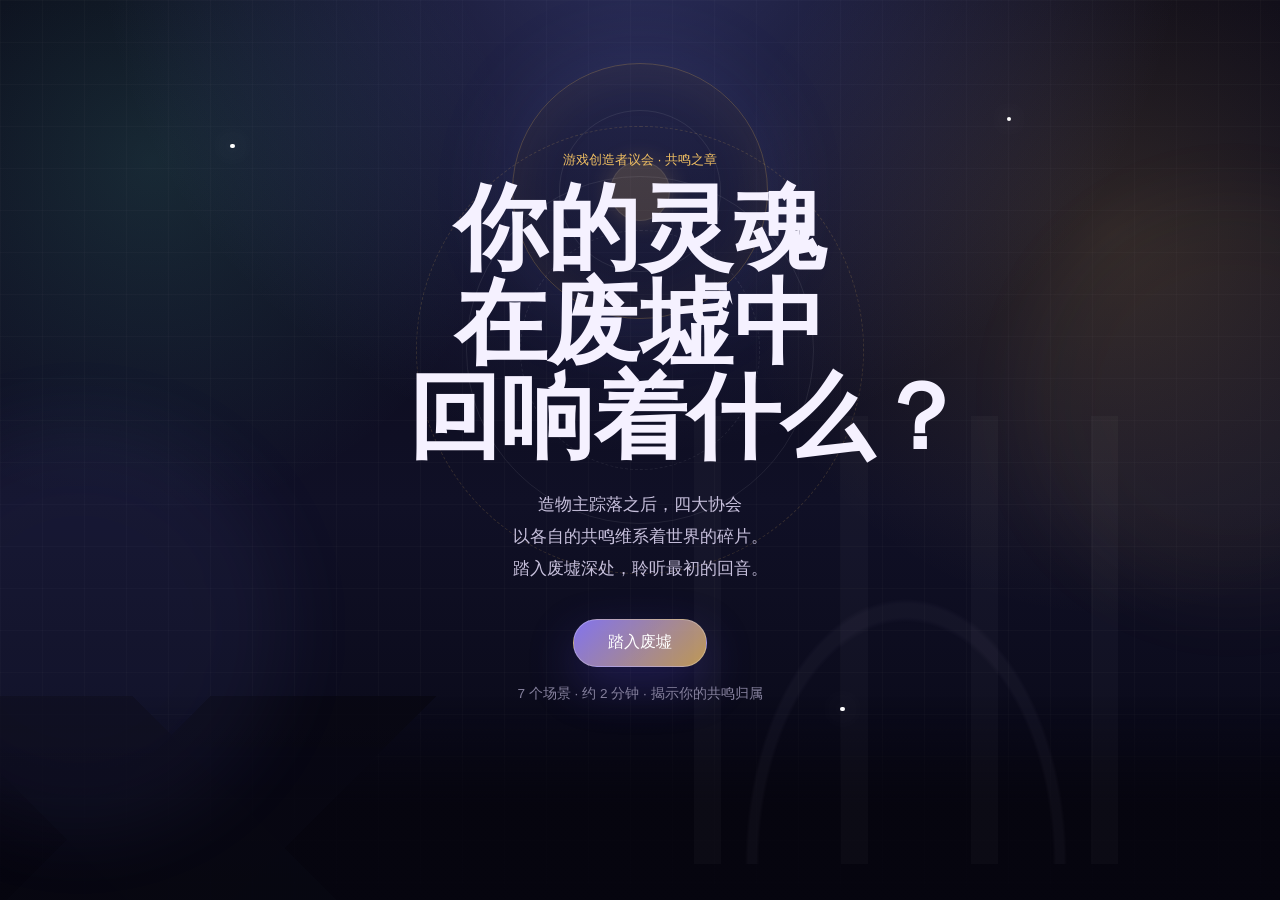
==== index.html @ 36fd4e8b "UI优化" ====
<!doctype html>
<html lang="zh-CN">
  <head>
    <meta charset="utf-8">
    <meta name="viewport" content="width=device-width, initial-scale=1">
    <title>共鸣者档案 | 游戏创造者议会</title>
    <meta name="description" content="踏入造物主之墟，找到你的共鸣协会。">
    <link rel="preconnect" href="https://fonts.googleapis.com">
    <link rel="preconnect" href="https://fonts.gstatic.com" crossorigin>
    <link href="https://fonts.googleapis.com/css2?family=Cinzel:wght@500;700&family=Noto+Serif+SC:wght@400;600;700&display=swap" rel="stylesheet">
    <link rel="stylesheet" href="styles.css">
  </head>
  <body data-page="test">
    <div class="ambient" aria-hidden="true">
      <span class="moon"></span>
      <span class="ruin-arch"></span>
      <span class="rune-ring"></span>
      <span class="star star-a"></span>
      <span class="star star-b"></span>
      <span class="star star-c"></span>
      <span class="mist mist-a"></span>
      <span class="mist mist-b"></span>
    </div>

    <main class="shell">
      <section class="hero view is-active" id="intro-view" aria-labelledby="intro-title">
        <p class="eyebrow">游戏创造者议会 · 共鸣之章</p>
        <h1 class="hero-title" id="intro-title">
          <span>你的灵魂</span>
          <span>在废墟中</span>
          <span class="hero-question-line">
            <span class="hero-question-text">回响着什么</span>
            <span class="hero-punctuation">？</span>
          </span>
        </h1>
        <p class="lead">造物主踪落之后，四大协会<br>以各自的共鸣维系着世界的碎片。<br>踏入废墟深处，聆听最初的回音。</p>
        <button class="primary-action" type="button" id="start-button">踏入废墟</button>
        <p class="fineprint">7 个场景 · 约 2 分钟 · 揭示你的共鸣归属</p>
      </section>

      <section class="quiz view" id="quiz-view" aria-live="polite" aria-labelledby="question-title">
        <header class="quiz-header">
          <div>
            <p class="eyebrow" id="question-kicker">共鸣试炼</p>
            <h2 id="question-title"></h2>
          </div>
          <div class="progress-orb" aria-label="测试进度">
            <span id="question-count">1/7</span>
          </div>
        </header>
        <p class="lore" id="question-lore"></p>
        <div class="progress-track" aria-hidden="true">
          <span id="progress-bar"></span>
        </div>
        <div class="option-grid" id="option-grid"></div>
      </section>

      <section class="view" id="resonance-view" aria-live="polite">
        <div class="resonance-veil">
          <div class="sigil-wheel" aria-hidden="true">
            <span>◇</span><span>✦</span><span>✧</span><span>◆</span>
          </div>
          <h2>灵魂回响正在聚合</h2>
          <p>四座殿堂的微光短暂交叠，等待你的主脉显现。</p>
        </div>
      </section>

      <section class="result view" id="result-view" aria-labelledby="result-chinese-name">
        <div class="result-archive" id="result-archive">
          <header class="result-archive-header">
            <p class="result-archive-kicker">
              <span class="result-section-mark" aria-hidden="true"><span></span></span>
              <span class="result-archive-kicker__text">共鸣者档案 | 游戏创造者议会</span>
              <span class="result-section-mark" aria-hidden="true"><span></span></span>
            </p>
            <p class="result-status" id="result-status">卡牌边缘的微光已经回应你。</p>
          </header>

          <div class="result-card-stage">
            <button class="fantasy-card" id="identity-card" type="button" aria-label="点击翻开共鸣身份卡">
              <span class="card-aura" aria-hidden="true"></span>
              <span class="card-inner">
                <span class="card-side card-back">
                  <span class="back-sigil" id="result-crest" aria-hidden="true">✦</span>
                  <span class="back-title">共鸣之章</span>
                  <span class="back-line">触碰卡牌，揭示协会归属</span>
                </span>
                <span class="card-side card-front">
                  <img id="result-card-image" src="" alt="">
                </span>
              </span>
            </button>
            <p class="card-hint" id="card-hint">点击卡牌，翻开你的共鸣身份。</p>
          </div>

          <div class="result-details" id="result-details">
          <div class="result-identity">
            <p class="result-english" id="result-english-name"></p>
            <div class="result-title-row">
              <span class="result-wing result-wing--left" aria-hidden="true"></span>
              <h2 class="result-chinese" id="result-chinese-name"></h2>
              <span class="result-wing result-wing--right" aria-hidden="true"></span>
            </div>
            <div class="result-identity-divider" aria-hidden="true"><span></span></div>
            <p class="result-recorded">你被记录为：<span id="result-persona-title"></span></p>
          </div>

          <div class="result-stats">
            <div class="result-stat">
              <img class="result-stat-icon" id="primary-stat-icon" src="" alt="" aria-hidden="true">
              <p class="result-stat-text">
                <span class="result-stat-label">主导共鸣：</span>
                <span id="result-primary-stat"></span>
              </p>
            </div>
            <div class="result-stat-divider" aria-hidden="true"></div>
            <div class="result-stat">
              <img class="result-stat-icon" id="secondary-stat-icon" src="" alt="" aria-hidden="true">
              <p class="result-stat-text">
                <span class="result-stat-label">潜在共鸣：</span>
                <span id="result-secondary-stat"></span>
              </p>
            </div>
          </div>

          <p class="result-declaration" id="result-declaration"></p>
          <div class="result-keywords" id="keyword-row"></div>
          <p class="result-portrait" id="result-portrait"></p>

          <section class="result-spectrum" aria-labelledby="spectrum-title">
            <h3 class="result-spectrum-title" id="spectrum-title">你的共鸣光谱</h3>
            <div class="spectrum-list" id="distribution"></div>
            <p class="result-spectrum-note">数值代表不同创造者倾向的共鸣强度，不代表能力高低。</p>
          </section>

          <div class="result-actions">
            <button class="result-image-button" type="button" id="restart-button" aria-label="重新试炼">
              <img src="assets/cards/重新试炼.png" alt="">
            </button>
            <button class="result-image-button" type="button" id="share-button" aria-label="分享共鸣身份">
              <img src="assets/cards/分享共鸣身份.png" alt="">
            </button>
          </div>

          <a class="result-cta" id="community-link" href="world.html">
            <img src="assets/cards/跳转社区.png" alt="">
            <span id="community-link-text">进入协会，找到你的同伴</span>
          </a>
          </div>
        </div>
      </section>
    </main>

    <script type="module" src="src/app.js"></script>
  </body>
</html>
---- styles.css ----
:root {
  color-scheme: dark;
  --bg: #090817;
  --bg-2: #121126;
  --text: #f5f1ff;
  --muted: #aaa2c8;
  --line: rgba(255, 255, 255, 0.14);
  --panel: rgba(17, 16, 38, 0.78);
  --panel-strong: rgba(27, 23, 54, 0.92);
  --gold: #f0bf62;
  --violet: #8d7cff;
  font-family: "Microsoft YaHei", "PingFang SC", "Noto Sans CJK SC", Arial, sans-serif;
}

* {
  box-sizing: border-box;
}

body {
  min-height: 100vh;
  margin: 0;
  overflow-x: hidden;
  background:
    linear-gradient(rgba(255, 255, 255, 0.018) 1px, transparent 1px),
    linear-gradient(90deg, rgba(255, 255, 255, 0.018) 1px, transparent 1px),
    radial-gradient(circle at 50% -10%, rgba(127, 140, 255, 0.3), transparent 34rem),
    radial-gradient(circle at 12% 18%, rgba(98, 215, 196, 0.15), transparent 22rem),
    radial-gradient(circle at 87% 26%, rgba(240, 191, 98, 0.15), transparent 24rem),
    linear-gradient(180deg, #090817 0%, #101026 56%, #070713 100%);
  background-size: 42px 42px, 42px 42px, auto, auto, auto, auto;
  color: var(--text);
  word-break: break-word;
}

body::before {
  position: fixed;
  right: -8vw;
  bottom: -3rem;
  left: -8vw;
  z-index: 0;
  height: 28vh;
  pointer-events: none;
  content: "";
  background:
    linear-gradient(135deg, transparent 0 18%, rgba(8, 7, 18, 0.92) 18% 31%, transparent 31%),
    linear-gradient(45deg, transparent 0 16%, rgba(8, 7, 18, 0.88) 16% 28%, transparent 28%),
    linear-gradient(180deg, transparent 0, rgba(6, 5, 14, 0.98) 42%);
  opacity: 0.86;
}

button,
a {
  font: inherit;
}

button {
  cursor: pointer;
}

.ambient {
  position: fixed;
  inset: 0;
  pointer-events: none;
  overflow: hidden;
}

.moon {
  position: absolute;
  top: 7vh;
  left: 50%;
  width: 16rem;
  height: 16rem;
  border: 1px solid rgba(240, 191, 98, 0.24);
  border-radius: 50%;
  box-shadow: inset 0 0 60px rgba(240, 191, 98, 0.08), 0 0 90px rgba(127, 140, 255, 0.12);
  transform: translateX(-50%);
}

.moon::before,
.moon::after,
.rune-ring::before,
.rune-ring::after {
  position: absolute;
  border: 1px solid rgba(255, 255, 255, 0.08);
  border-radius: inherit;
  content: "";
}

.moon::before {
  inset: 18%;
}

.moon::after {
  inset: 38%;
  background: rgba(240, 191, 98, 0.18);
  box-shadow: 0 0 24px rgba(240, 191, 98, 0.2);
}

.rune-ring {
  position: absolute;
  top: 14vh;
  left: 50%;
  width: 28rem;
  height: 28rem;
  border: 1px dashed rgba(240, 191, 98, 0.16);
  border-radius: 50%;
  transform: translateX(-50%);
  animation: slowSpin 34s linear infinite;
}

.rune-ring::before {
  inset: 11%;
}

.rune-ring::after {
  inset: 23%;
  border-style: dashed;
}

.ruin-arch {
  position: absolute;
  right: 8vw;
  bottom: 4vh;
  width: min(34rem, 70vw);
  height: 28rem;
  opacity: 0.3;
  background:
    radial-gradient(ellipse at 50% 100%, transparent 0 38%, rgba(238, 230, 255, 0.12) 39% 41%, transparent 42%),
    linear-gradient(90deg, transparent 0 11%, rgba(238, 230, 255, 0.1) 11% 16%, transparent 16% 38%, rgba(238, 230, 255, 0.1) 38% 43%, transparent 43% 62%, rgba(238, 230, 255, 0.1) 62% 67%, transparent 67% 84%, rgba(238, 230, 255, 0.1) 84% 89%, transparent 89%);
  filter: blur(0.3px);
}

.star,
.mist {
  position: absolute;
  display: block;
  border-radius: 999px;
}

.star {
  width: 0.28rem;
  height: 0.28rem;
  background: #fff;
  box-shadow: 0 0 22px rgba(255, 255, 255, 0.8);
  animation: twinkle 3.8s ease-in-out infinite;
}

.star-a {
  left: 18%;
  top: 16%;
}

.star-b {
  right: 21%;
  top: 13%;
  animation-delay: 0.9s;
}

.star-c {
  right: 34%;
  bottom: 21%;
  animation-delay: 1.6s;
}

.mist {
  width: 26rem;
  height: 26rem;
  filter: blur(42px);
  opacity: 0.24;
  animation: drift 9s ease-in-out infinite alternate;
}

.mist-a {
  left: -8rem;
  bottom: 4rem;
  background: rgba(127, 140, 255, 0.28);
}

.mist-b {
  right: -10rem;
  top: 12rem;
  background: rgba(240, 191, 98, 0.18);
  animation-delay: 1.4s;
}

.shell {
  position: relative;
  z-index: 1;
  width: calc(100% - 32px);
  max-width: 1120px;
  min-height: 100vh;
  margin: 0 auto;
  padding: 44px 0;
}

.view {
  display: none;
}

.view.is-active {
  display: block;
}

.hero {
  width: min(720px, 100%);
  margin: 12vh auto 0;
  text-align: center;
}

.eyebrow {
  margin: 0 0 12px;
  color: var(--gold);
  font-size: 0.8rem;
  letter-spacing: 0;
  text-transform: uppercase;
}

h1,
h2,
p {
  margin-top: 0;
}

h1 {
  margin-bottom: 24px;
  font-size: clamp(2.75rem, 8vw, 5.8rem);
  line-height: 1.02;
  letter-spacing: 0;
  overflow-wrap: anywhere;
}

.hero-title {
  display: flex;
  align-items: center;
  text-align: center;
  flex-direction: column;
}

.hero-title span {
  display: block;
  width: 100%;
  text-align: center;
}

.hero-question-line {
  position: relative;
  display: inline-grid;
  width: auto;
  justify-items: center;
}

.hero-title .hero-question-line {
  display: inline-block;
  width: fit-content;
}

.hero-title .hero-question-text {
  display: inline-block;
  width: auto;
  text-align: center;
}

.hero-title .hero-punctuation {
  position: absolute;
  left: 100%;
  top: 0;
  display: inline-block;
  width: auto;
  text-align: left;
}

.lead {
  width: min(620px, calc(100vw - 32px));
  margin: 0 auto 34px;
  color: #c7c0dc;
  font-size: 1.05rem;
  line-height: 1.9;
  overflow-wrap: anywhere;
  word-break: break-all;
}

.primary-action,
.ghost-action,
.ghost-link,
.community-link {
  display: inline-flex;
  align-items: center;
  justify-content: center;
  min-height: 48px;
  border-radius: 999px;
  text-decoration: none;
  transition: transform 180ms ease, border-color 180ms ease, background 180ms ease;
}

.primary-action {
  border: 1px solid rgba(255, 255, 255, 0.26);
  padding: 0 34px;
  background: linear-gradient(135deg, rgba(141, 124, 255, 0.92), rgba(240, 191, 98, 0.78));
  color: #fff;
  box-shadow: 0 18px 48px rgba(86, 73, 220, 0.28);
}

.primary-action.compact {
  min-height: 42px;
  padding: 0 22px;
}

.ghost-action,
.ghost-link {
  border: 1px solid var(--line);
  padding: 0 22px;
  background: rgba(255, 255, 255, 0.04);
  color: var(--text);
}

.primary-action:hover,
.ghost-action:hover,
.ghost-link:hover,
.community-link:hover,
.option-card:hover {
  transform: translateY(-2px);
}

.fineprint {
  margin: 18px 0 0;
  color: #85809d;
  font-size: 0.85rem;
}

.quiz {
  width: min(860px, 100%);
  margin: 5vh auto 0;
}

.quiz-header {
  display: flex;
  align-items: flex-start;
  justify-content: space-between;
  gap: 18px;
}

.quiz h2,
.result h2,
.world-header h1 {
  margin-bottom: 14px;
  font-size: clamp(2rem, 5vw, 3.6rem);
  line-height: 1.12;
  letter-spacing: 0;
}

.progress-orb {
  display: grid;
  width: 68px;
  height: 68px;
  flex: 0 0 auto;
  place-items: center;
  border: 1px solid rgba(240, 191, 98, 0.35);
  border-radius: 50%;
  background: rgba(240, 191, 98, 0.08);
  color: var(--gold);
}

.lore {
  max-width: 760px;
  color: #c7c0dc;
  font-size: 1rem;
  line-height: 1.8;
}

.progress-track,
.distribution-track {
  height: 8px;
  overflow: hidden;
  border-radius: 999px;
  background: rgba(255, 255, 255, 0.1);
}

.progress-track {
  margin: 22px 0 24px;
}

.progress-track span,
.distribution-track span {
  display: block;
  height: 100%;
  border-radius: inherit;
  background: linear-gradient(90deg, var(--violet), var(--gold));
  transition: width 260ms ease;
}

.option-grid {
  display: grid;
  gap: 14px;
}

.option-card {
  display: grid;
  grid-template-columns: 54px 1fr;
  gap: 16px;
  width: 100%;
  border: 1px solid rgba(255, 255, 255, 0.12);
  border-radius: 18px;
  padding: 18px;
  background: linear-gradient(135deg, rgba(255, 255, 255, 0.075), rgba(255, 255, 255, 0.03));
  color: var(--text);
  text-align: left;
  line-height: 1.65;
}

.option-card:hover {
  border-color: var(--accent);
  box-shadow: 0 14px 36px rgba(0, 0, 0, 0.28), inset 0 0 0 1px color-mix(in srgb, var(--accent), transparent 62%);
}

.option-mark,
.rank-crest {
  display: grid;
  place-items: center;
  border-radius: 14px;
  background: color-mix(in srgb, var(--accent), transparent 78%);
  color: var(--accent);
  font-weight: 700;
}

.resonance-veil {
  width: min(640px, 100%);
  margin: 18vh auto 0;
  text-align: center;
}

.sigil-wheel {
  display: grid;
  width: 132px;
  height: 132px;
  margin: 0 auto 28px;
  place-items: center;
  border: 1px solid rgba(255, 255, 255, 0.16);
  border-radius: 50%;
  animation: wheelSpin 1.4s linear infinite;
}

.sigil-wheel span {
  grid-area: 1 / 1;
  color: var(--gold);
  font-size: 1.6rem;
}

.sigil-wheel span:nth-child(2) {
  transform: rotate(90deg) translateY(-45px);
  color: #62d7c4;
}

.sigil-wheel span:nth-child(3) {
  transform: rotate(180deg) translateY(-45px);
  color: #f0bf62;
}

.sigil-wheel span:nth-child(4) {
  transform: rotate(270deg) translateY(-45px);
  color: #ff9e8d;
}

.result-panel,
.board-card,
.world-stats,
.map-board {
  border: 1px solid var(--line);
  background: var(--panel);
  box-shadow: 0 24px 70px rgba(0, 0, 0, 0.28);
  backdrop-filter: blur(18px);
}

.result.view.is-active {
  padding-bottom: 48px;
}

.result-archive {
  --result-serif: "Noto Serif SC", "Source Han Serif SC", "Songti SC", "SimSun", serif;
  --result-gold-gradient: linear-gradient(180deg, #fff8e8 0%, #f4d47a 34%, #e4b84a 68%, #fff0c0 100%);
  --result-gold-gradient-soft: linear-gradient(180deg, #fff4d8 0%, #f0bf62 45%, #d4a038 100%);
  --result-text-primary: rgba(235, 232, 246, 0.96);
  --result-text-secondary: rgba(168, 162, 190, 0.95);
  --result-text-muted: rgba(143, 136, 173, 0.92);
  width: min(420px, 100%);
  margin: 0 auto;
  padding: 12px 0 36px;
  opacity: 0;
  transform: translateY(16px);
  transition: opacity 520ms ease, transform 520ms ease;
}

.result-archive.is-visible {
  opacity: 1;
  transform: translateY(0);
}

.result-archive-header {
  margin-bottom: 18px;
  text-align: center;
}

.result-archive-kicker {
  display: flex;
  align-items: center;
  justify-content: center;
  gap: clamp(8px, 2.5vw, 14px);
  margin: 0 0 10px;
}

.result-archive-kicker__text {
  background: var(--result-gold-gradient-soft);
  -webkit-background-clip: text;
  background-clip: text;
  color: transparent;
  -webkit-text-fill-color: transparent;
  font-family: var(--result-serif);
  font-size: clamp(0.78rem, 3vw, 0.88rem);
  font-weight: 600;
  letter-spacing: 0.14em;
  white-space: nowrap;
  filter: drop-shadow(0 0 10px rgba(240, 191, 98, 0.28));
}

.result-section-mark {
  display: grid;
  grid-template-columns: auto 1fr auto;
  align-items: center;
  gap: 6px;
  width: min(64px, 14vw);
  flex: 1 1 0;
  max-width: 72px;
  color: rgba(240, 191, 98, 0.72);
}

.result-section-mark::before,
.result-section-mark::after {
  font-size: 0.42rem;
  line-height: 1;
  content: "◆";
  text-shadow: 0 0 6px rgba(240, 191, 98, 0.35);
}

.result-section-mark span {
  height: 1px;
  background: linear-gradient(
    90deg,
    rgba(240, 191, 98, 0.08) 0%,
    rgba(240, 191, 98, 0.55) 50%,
    rgba(240, 191, 98, 0.08) 100%
  );
  box-shadow: 0 0 8px rgba(240, 191, 98, 0.18);
}

.result-status {
  margin: 0;
  color: rgba(228, 220, 198, 0.88);
  font-family: var(--result-serif);
  font-size: clamp(0.82rem, 3vw, 0.92rem);
  font-weight: 400;
  line-height: 1.7;
  letter-spacing: 0.06em;
}

.result-card-stage {
  margin: 0 auto 8px;
  text-align: center;
}

.result-card-stage .fantasy-card {
  display: block;
  width: min(360px, 94vw);
  aspect-ratio: 9 / 16;
  margin: 0 auto;
}

.result-card-stage .card-side.card-front {
  overflow: visible;
  border: 0;
  border-radius: 0;
  background: transparent;
  box-shadow: none;
}

.result-card-stage .card-side.card-front::before {
  display: none;
}

.result-card-stage .card-front {
  background: transparent;
}

.result-card-stage .card-front img {
  display: block;
  width: 100%;
  height: 100%;
  object-fit: contain;
  object-position: center;
  border-radius: 3%;
  filter:
    drop-shadow(0 10px 28px rgba(0, 0, 0, 0.55))
    drop-shadow(0 0 1px rgba(0, 0, 0, 0.85));
}

.result-card-stage .fantasy-card:hover .card-side.card-front,
.result-card-stage .fantasy-card:focus-visible .card-side.card-front,
.result-card-stage .fantasy-card.is-shaking .card-side.card-front,
.result-card-stage .fantasy-card.is-flash .card-side.card-front {
  border: 0;
  box-shadow: none;
}

.result-card-stage .card-hint {
  width: min(340px, 100%);
  margin: 20px auto 8px;
  color: #c7c0dc;
  font-size: 0.92rem;
  line-height: 1.8;
}

.result-details {
  opacity: 0;
  transform: translateY(18px);
  transition: opacity 460ms ease, transform 460ms ease;
  pointer-events: none;
}

.result-details.is-details-visible {
  opacity: 1;
  transform: translateY(0);
  pointer-events: auto;
}

.result-identity {
  margin-bottom: 18px;
  text-align: center;
}

.result-english {
  margin: 0 0 6px;
  color: rgba(240, 191, 98, 0.92);
  font-family: Cinzel, "Palatino Linotype", "Book Antiqua", Georgia, serif;
  font-size: clamp(0.95rem, 3.4vw, 1.15rem);
  letter-spacing: 0.04em;
}

.result-title-row {
  display: flex;
  align-items: center;
  justify-content: center;
  gap: clamp(10px, 3vw, 18px);
  width: min(420px, 100%);
  margin: 4px auto 8px;
  padding: 6px 0;
}

.result-wing {
  flex: 0 0 auto;
  width: clamp(44px, 14vw, 58px);
  height: clamp(38px, 11vw, 48px);
  background: url("assets/cards/翅膀.png") no-repeat;
  background-size: 420px 100%;
}

.result-wing--left {
  background-position: left center;
}

.result-wing--right {
  background-position: right center;
}

.result-chinese {
  flex: 0 1 auto;
  margin: 0;
  padding: 0;
  background: var(--result-gold-gradient);
  -webkit-background-clip: text;
  background-clip: text;
  color: transparent;
  -webkit-text-fill-color: transparent;
  font-family: var(--result-serif);
  font-size: clamp(1.35rem, 5vw, 2rem);
  font-weight: 700;
  line-height: 1.25;
  letter-spacing: 0.08em;
  text-align: center;
  white-space: nowrap;
  filter: drop-shadow(0 1px 1px rgba(74, 46, 8, 0.28)) drop-shadow(0 0 14px rgba(240, 191, 98, 0.32));
}

.result-identity-divider {
  display: grid;
  grid-template-columns: auto 1fr auto;
  align-items: center;
  gap: 8px;
  width: min(280px, 78%);
  margin: 0 auto 10px;
  color: rgba(240, 191, 98, 0.72);
}

.result-identity-divider::before,
.result-identity-divider::after {
  font-size: 0.42rem;
  line-height: 1;
  content: "◆";
  text-shadow: 0 0 6px rgba(240, 191, 98, 0.35);
}

.result-identity-divider span {
  height: 1px;
  background: linear-gradient(
    90deg,
    rgba(240, 191, 98, 0.08) 0%,
    rgba(240, 191, 98, 0.55) 50%,
    rgba(240, 191, 98, 0.08) 100%
  );
  box-shadow: 0 0 8px rgba(240, 191, 98, 0.18);
}

.result-recorded {
  margin: 0;
  color: rgba(214, 208, 232, 0.92);
  font-family: var(--result-serif);
  font-size: clamp(0.88rem, 3.2vw, 0.98rem);
  font-weight: 400;
  letter-spacing: 0.08em;
}

.result-recorded span {
  background: var(--result-gold-gradient-soft);
  -webkit-background-clip: text;
  background-clip: text;
  color: transparent;
  -webkit-text-fill-color: transparent;
  font-weight: 600;
  filter: drop-shadow(0 0 8px rgba(240, 191, 98, 0.28));
}

.result-gold-text {
  background: var(--result-gold-gradient-soft);
  -webkit-background-clip: text;
  background-clip: text;
  color: transparent;
  -webkit-text-fill-color: transparent;
  filter: drop-shadow(0 0 8px rgba(240, 191, 98, 0.24));
}

.result-stats {
  display: grid;
  grid-template-columns: minmax(0, 1fr) 1px minmax(0, 1fr);
  column-gap: 8px;
  align-items: center;
  box-sizing: border-box;
  width: min(100%, 400px);
  margin: 0 auto 22px;
  padding: 14px 18px;
  background: url("assets/cards/属性框.png") center / 100% 100% no-repeat;
}

.result-stat {
  display: flex;
  align-items: center;
  gap: 4px;
  min-width: 0;
  max-width: 100%;
  padding: 0 6px;
}

.result-stat-icon {
  flex: 0 0 auto;
  width: 26px;
  height: 26px;
  object-fit: contain;
}

.result-stat-text {
  flex: 1;
  min-width: 0;
  margin: 0;
  color: var(--result-text-primary);
  font-family: var(--result-serif);
  font-size: 12px;
  line-height: 1.2;
  white-space: nowrap;
}

.result-stat-label {
  color: rgba(235, 230, 248, 0.95);
  font-weight: 400;
}

.result-stat-text #result-primary-stat,
.result-stat-text #result-secondary-stat {
  background: var(--result-gold-gradient-soft);
  -webkit-background-clip: text;
  background-clip: text;
  color: transparent;
  -webkit-text-fill-color: transparent;
  font-weight: 600;
  filter: drop-shadow(0 0 6px rgba(240, 191, 98, 0.24));
}

.result-stat-divider {
  width: 1px;
  height: 36px;
  background: linear-gradient(180deg, transparent, rgba(240, 191, 98, 0.5), transparent);
}

.result-declaration,
.result-portrait {
  margin: 0 auto 16px;
  font-family: var(--result-serif);
  line-height: 1.85;
  text-align: center;
}

.result-declaration {
  width: min(340px, calc(100% - 12px));
  color: var(--result-text-primary);
  font-size: 0.92rem;
  font-weight: 400;
}

.result-portrait {
  width: min(360px, calc(100% - 8px));
  margin-bottom: 24px;
  color: var(--result-text-secondary);
  font-size: 0.86rem;
  font-weight: 400;
}

.result-keywords {
  display: flex;
  flex-wrap: wrap;
  justify-content: center;
  gap: 10px;
  margin-bottom: 18px;
}

.result-keyword {
  --keyword-tag-ratio: 3.78;
  display: inline-flex;
  align-items: center;
  justify-content: center;
  box-sizing: border-box;
  height: 30px;
  min-width: calc(30px * var(--keyword-tag-ratio));
  padding: 0 10px;
  border: 0;
  background: url("assets/cards/keyword-tag.png") center / 100% 100% no-repeat;
  color: #f4e6b8;
  font-family: var(--result-serif);
  font-size: 0.82rem;
  font-weight: 700;
  line-height: 1;
  letter-spacing: 0.12em;
  white-space: nowrap;
  text-shadow: 0 0 10px rgba(240, 191, 98, 0.35);
}

.result-spectrum {
  margin-bottom: 22px;
}

.result-spectrum-title {
  display: flex;
  align-items: center;
  justify-content: center;
  gap: 10px;
  margin: 0 0 16px;
  background: var(--result-gold-gradient-soft);
  -webkit-background-clip: text;
  background-clip: text;
  color: transparent;
  -webkit-text-fill-color: transparent;
  font-family: var(--result-serif);
  font-size: 0.95rem;
  font-weight: 600;
  letter-spacing: 0.14em;
  text-align: center;
  filter: drop-shadow(0 0 10px rgba(240, 191, 98, 0.28));
}

.result-spectrum-title::before,
.result-spectrum-title::after {
  flex: 0 0 auto;
  color: rgba(240, 191, 98, 0.72);
  font-size: 0.42rem;
  -webkit-text-fill-color: rgba(240, 191, 98, 0.72);
  content: "◆";
  filter: none;
  text-shadow: 0 0 6px rgba(240, 191, 98, 0.35);
}

.spectrum-list {
  display: grid;
  gap: 14px;
}

.spectrum-row {
  display: grid;
  grid-template-columns: 38px 1fr;
  gap: 12px;
  align-items: center;
}

.spectrum-icon-wrap {
  display: grid;
  width: 34px;
  height: 34px;
  place-items: center;
}

.spectrum-icon {
  width: 30px;
  height: 30px;
  object-fit: contain;
}

.spectrum-row.is-dominant .spectrum-icon-wrap {
  width: 38px;
  height: 38px;
  border: 1px solid rgba(240, 191, 98, 0.9);
  border-radius: 50%;
  background: radial-gradient(circle, rgba(240, 191, 98, 0.22) 0%, rgba(240, 191, 98, 0.04) 68%, transparent 100%);
  box-shadow:
    0 0 12px rgba(240, 191, 98, 0.55),
    inset 0 0 10px rgba(240, 191, 98, 0.18);
}

.spectrum-row.is-dominant .spectrum-icon {
  width: 32px;
  height: 32px;
  filter: brightness(1.15) sepia(0.45) saturate(1.8) hue-rotate(2deg);
}

.spectrum-head {
  display: flex;
  justify-content: space-between;
  gap: 10px;
  margin-bottom: 6px;
  color: rgba(196, 190, 220, 0.88);
  font-family: var(--result-serif);
  font-size: 0.86rem;
  font-weight: 400;
}

.spectrum-head strong {
  color: rgba(196, 190, 220, 0.88);
  font-size: 0.9rem;
  font-weight: 600;
}

.spectrum-row.is-dominant .spectrum-head span,
.spectrum-row.is-dominant .spectrum-head strong {
  background: var(--result-gold-gradient-soft);
  -webkit-background-clip: text;
  background-clip: text;
  color: transparent;
  -webkit-text-fill-color: transparent;
  font-weight: 600;
  filter: drop-shadow(0 0 8px rgba(240, 191, 98, 0.3));
}

.spectrum-track {
  position: relative;
  height: 8px;
  overflow: hidden;
  border-radius: 999px;
  background: rgba(255, 255, 255, 0.08);
}

.spectrum-row.is-dominant .spectrum-track {
  display: flex;
  align-items: center;
  height: 10px;
  overflow: visible;
}

.spectrum-fill {
  position: relative;
  display: block;
  height: 100%;
  border-radius: inherit;
  background: linear-gradient(90deg, var(--accent), color-mix(in srgb, var(--accent), white 28%));
  opacity: 0.72;
  transition: flex-basis 680ms cubic-bezier(0.2, 0.72, 0.2, 1), width 680ms cubic-bezier(0.2, 0.72, 0.2, 1);
}

.spectrum-fill.is-dominant {
  display: block;
  flex-shrink: 0;
  height: 10px;
  opacity: 1;
  border-radius: 999px;
  background: linear-gradient(
    90deg,
    #9a7428 0%,
    #e4c164 24%,
    #fff4d8 50%,
    #e4c164 76%,
    #b8892b 100%
  );
  box-shadow:
    0 0 16px rgba(240, 191, 98, 0.72),
    0 0 6px rgba(255, 236, 180, 0.55),
    inset 0 1px 0 rgba(255, 255, 255, 0.32);
}

.spectrum-fill.is-dominant::after {
  position: absolute;
  top: 50%;
  right: 0;
  width: 8px;
  height: 8px;
  border-radius: 50%;
  background: radial-gradient(
    circle,
    rgba(255, 244, 210, 0.28) 0%,
    rgba(240, 191, 98, 0.12) 55%,
    transparent 100%
  );
  content: "";
  pointer-events: none;
  transform: translate(50%, -50%);
}

.spectrum-extend {
  position: relative;
  flex: 1 1 0;
  min-width: 18px;
  height: 2px;
  margin-left: -1px;
  align-self: center;
  border-radius: 2px;
  background: linear-gradient(90deg, #f0bf62 0%, #fff0c8 72%, rgba(255, 240, 200, 0.55) 100%);
  box-shadow: 0 0 5px rgba(240, 191, 98, 0.35);
}

.spectrum-extend::before {
  position: absolute;
  top: 50%;
  right: -2px;
  width: 18px;
  height: 8px;
  background: radial-gradient(
    ellipse 100% 80% at 100% 50%,
    rgba(255, 248, 225, 0.22) 0%,
    rgba(240, 191, 98, 0.1) 45%,
    transparent 78%
  );
  content: "";
  pointer-events: none;
  transform: translateY(-50%);
}

.spectrum-extend::after {
  position: absolute;
  top: 50%;
  right: 0;
  width: 10px;
  height: 10px;
  border: 0;
  border-right: 2.5px solid #fff8dc;
  border-bottom: 2.5px solid #fff8dc;
  content: "";
  filter: drop-shadow(0 0 3px rgba(240, 191, 98, 0.45));
  transform: translate(20%, -50%) rotate(-45deg);
}

.result-spectrum-note {
  display: flex;
  align-items: center;
  justify-content: center;
  gap: 8px;
  margin: 14px 0 0;
  color: var(--result-text-muted);
  font-family: var(--result-serif);
  font-size: 0.76rem;
  font-weight: 400;
  line-height: 1.6;
  text-align: center;
}

.result-spectrum-note::before,
.result-spectrum-note::after {
  flex: 0 0 auto;
  color: rgba(240, 191, 98, 0.42);
  font-size: 0.55rem;
  content: "✧";
}

.result-actions {
  display: grid;
  grid-template-columns: 1fr 1fr;
  gap: 12px;
  margin-bottom: 14px;
}

.result-image-button {
  display: block;
  width: 100%;
  aspect-ratio: 454 / 99;
  border: 0;
  padding: 0;
  overflow: hidden;
  background: transparent;
  transition: transform 180ms ease, filter 180ms ease;
}

.result-image-button img {
  display: block;
  width: 100%;
  height: 100%;
  object-fit: cover;
  object-position: center;
}

.result-image-button:hover,
.result-image-button:focus-visible {
  transform: translateY(-2px);
  filter: brightness(1.08);
}

.result-cta {
  position: relative;
  display: block;
  text-decoration: none;
  transition: transform 180ms ease, filter 180ms ease;
}

.result-cta img {
  display: block;
  width: 100%;
  height: auto;
}

.result-cta > span {
  position: absolute;
  inset: 0;
  display: flex;
  align-items: center;
  justify-content: center;
  padding: 0 28px;
  color: #3a2e1f;
  font-family: var(--result-serif);
  font-size: clamp(0.82rem, 3.2vw, 0.95rem);
  font-weight: 500;
  letter-spacing: 0.08em;
  text-align: center;
  white-space: nowrap;
  pointer-events: none;
}

.result-cta:hover,
.result-cta:focus-visible {
  transform: translateY(-2px);
  filter: brightness(1.06);
}

.summon-stage {
  display: grid;
  min-height: calc(100vh - 88px);
  place-items: center;
  align-content: center;
  padding: 28px 0 60px;
  text-align: center;
}

.fantasy-card {
  position: relative;
  width: min(280px, 72vw);
  aspect-ratio: 5 / 7;
  border: 0;
  padding: 0;
  background: transparent;
  color: var(--text);
  perspective: 1200px;
  opacity: 0;
  transform: translateY(24px) scale(0.96);
}

.fantasy-card.is-summoned {
  opacity: 1;
  animation: cardSummon 700ms cubic-bezier(0.2, 0.72, 0.2, 1) forwards;
}

.fantasy-card.is-flipped {
  animation: cardSummon 700ms cubic-bezier(0.2, 0.72, 0.2, 1) forwards;
}

.fantasy-card.is-shaking {
  opacity: 1;
  animation: violentShake 1000ms cubic-bezier(0.32, 0.02, 0.4, 1.3) both;
}

.fantasy-card::after {
  position: absolute;
  inset: -34px;
  z-index: 4;
  border-radius: 44px;
  pointer-events: none;
  content: "";
  background:
    radial-gradient(circle at 50% 50%, rgba(255, 255, 255, 0.96), color-mix(in srgb, var(--accent), transparent 16%) 18%, transparent 54%),
    conic-gradient(from 30deg, transparent, color-mix(in srgb, var(--accent-soft), transparent 12%), transparent 32%, color-mix(in srgb, var(--accent), transparent 18%), transparent);
  filter: blur(7px);
  opacity: 0;
  transform: scale(0.72);
}

.fantasy-card.is-flash::after {
  animation: flipFlash 960ms ease-out both;
}

.card-aura {
  position: absolute;
  inset: -18px;
  border-radius: 34px;
  background:
    conic-gradient(from 90deg, transparent, color-mix(in srgb, var(--accent), transparent 28%), transparent 34%, color-mix(in srgb, var(--accent-soft), transparent 30%), transparent),
    radial-gradient(circle, color-mix(in srgb, var(--accent), transparent 55%), transparent 64%);
  filter: blur(10px);
  opacity: 0;
  animation: slowSpin 5.5s linear infinite, auraPulse 1300ms ease-in-out infinite alternate;
  transition: opacity 220ms ease, transform 220ms ease;
}

.fantasy-card:hover .card-aura,
.fantasy-card:focus-visible .card-aura,
.fantasy-card.is-shaking .card-aura,
.fantasy-card.is-flash .card-aura {
  opacity: 1;
}

.card-inner {
  position: absolute;
  inset: 0;
  display: block;
  transform-style: preserve-3d;
  transition: transform 760ms cubic-bezier(0.2, 0.72, 0.2, 1);
}

.fantasy-card.is-flipped .card-inner {
  transform: rotateY(180deg);
}

.card-side {
  position: absolute;
  inset: 0;
  display: grid;
  overflow: hidden;
  place-items: center;
  border: 2px solid rgba(255, 255, 255, 0.2);
  border-radius: 28px;
  backface-visibility: hidden;
  box-shadow:
    inset 0 0 0 10px rgba(255, 255, 255, 0.035),
    inset 0 0 22px rgba(255, 255, 255, 0.035),
    0 24px 70px rgba(0, 0, 0, 0.48);
  transition: border-color 220ms ease, box-shadow 220ms ease;
}

.fantasy-card:hover .card-side,
.fantasy-card:focus-visible .card-side,
.fantasy-card.is-shaking .card-side,
.fantasy-card.is-flash .card-side {
  border-color: color-mix(in srgb, var(--accent), white 18%);
  box-shadow:
    inset 0 0 0 10px rgba(255, 255, 255, 0.04),
    inset 0 0 42px color-mix(in srgb, var(--accent), transparent 58%),
    0 0 34px color-mix(in srgb, var(--accent), transparent 38%),
    0 28px 88px rgba(0, 0, 0, 0.52);
}

.card-back {
  align-content: center;
  gap: 14px;
  background:
    radial-gradient(circle at 50% 24%, color-mix(in srgb, var(--accent), transparent 56%), transparent 12rem),
    repeating-linear-gradient(45deg, rgba(255, 255, 255, 0.035) 0 2px, transparent 2px 10px),
    linear-gradient(160deg, #201a3e, #090817 70%);
}

.card-back::before,
.card-front::before {
  position: absolute;
  inset: 18px;
  border: 1px solid rgba(255, 255, 255, 0.22);
  border-radius: 20px;
  content: "";
}

.card-back::after {
  position: absolute;
  inset: 44px;
  border: 1px dashed color-mix(in srgb, var(--accent), transparent 34%);
  border-radius: 50%;
  content: "";
  animation: slowSpin 18s linear infinite;
}

.back-sigil {
  z-index: 1;
  display: grid;
  width: 92px;
  height: 92px;
  place-items: center;
  border-radius: 50%;
  background: rgba(255, 255, 255, 0.08);
  color: var(--accent-soft);
  font-size: 2.4rem;
  box-shadow: 0 0 34px color-mix(in srgb, var(--accent), transparent 42%);
}

.back-title,
.back-line {
  z-index: 1;
}

.back-title {
  font-size: 1.35rem;
  font-weight: 700;
}

.back-line {
  width: 80%;
  color: #c7c0dc;
  font-size: 0.9rem;
  line-height: 1.7;
}

.card-front {
  background: #090817;
  transform: rotateY(180deg);
}

.card-front img {
  width: 100%;
  height: 100%;
  object-fit: cover;
}

.front-crest {
  position: absolute;
  top: 28px;
  right: 28px;
  display: grid;
  width: 50px;
  height: 50px;
  place-items: center;
  border: 1px solid rgba(255, 255, 255, 0.34);
  border-radius: 50%;
  background: rgba(0, 0, 0, 0.24);
  color: #fff;
  font-size: 1.4rem;
}

.front-nameplate {
  position: absolute;
  right: 22px;
  bottom: 24px;
  left: 22px;
  display: grid;
  gap: 4px;
  padding: 16px 12px 14px;
  border: 1px solid color-mix(in srgb, var(--accent), transparent 34%);
  border-radius: 18px;
  background: linear-gradient(180deg, rgba(8, 7, 18, 0.72), rgba(8, 7, 18, 0.94));
  box-shadow: inset 0 0 28px rgba(0, 0, 0, 0.25);
}

.front-nameplate strong,
.english-name {
  color: var(--accent);
  font-family: "Cinzel Decorative", "Uncial Antiqua", "Palatino Linotype", "Book Antiqua", Georgia, serif;
  font-weight: 700;
  letter-spacing: 0;
  text-shadow: 0 0 18px color-mix(in srgb, var(--accent), transparent 26%);
}

.front-nameplate strong {
  font-size: clamp(1rem, 4.4vw, 1.45rem);
  line-height: 0.98;
  overflow-wrap: normal;
}

.front-nameplate em {
  color: rgba(255, 255, 255, 0.88);
  font-style: normal;
  font-size: 0.88rem;
}

.card-hint {
  width: min(320px, 100%);
  margin: 24px auto 0;
  color: #c7c0dc;
  line-height: 1.8;
}

.result-copy {
  width: min(640px, calc(100vw - 24px));
  margin-top: 26px;
  opacity: 0;
  transform: translateY(18px);
  transition: opacity 460ms ease, transform 460ms ease;
  pointer-events: none;
}

.result-copy.is-visible {
  opacity: 1;
  transform: translateY(0);
  pointer-events: auto;
}

.bilingual-title {
  display: grid;
  gap: 4px;
  justify-items: center;
}

.english-name {
  display: block;
  max-width: min(340px, calc(100vw - 36px));
  font-size: clamp(2rem, 7vw, 4.35rem);
  line-height: 0.98;
  overflow-wrap: normal;
  white-space: normal;
  text-wrap: balance;
}

.chinese-name {
  display: block;
  color: rgba(255, 255, 255, 0.92);
  font-size: clamp(1.08rem, 3.8vw, 1.65rem);
  font-weight: 600;
  line-height: 1.4;
}

.subtitle,
.declaration,
.portrait,
.update-text {
  color: #c7c0dc;
  line-height: 1.8;
}

.result-copy .subtitle,
.result-copy .declaration,
.result-copy .portrait {
  width: min(286px, calc(100vw - 72px));
  margin-right: auto;
  margin-left: auto;
  overflow-wrap: anywhere;
  word-break: break-all;
}

.declaration {
  max-width: 620px;
  margin-right: auto;
  margin-bottom: 24px;
  margin-left: auto;
  font-size: 1.05rem;
}

.keyword-row {
  display: flex;
  flex-wrap: wrap;
  justify-content: center;
  gap: 10px;
  margin-bottom: 28px;
}

.keyword-row span {
  border: 1px solid color-mix(in srgb, var(--accent), transparent 45%);
  border-radius: 999px;
  padding: 8px 14px;
  background: color-mix(in srgb, var(--accent), transparent 82%);
  color: #fff;
}

.result-panel {
  border-radius: 24px;
  padding: 24px;
}

.distribution {
  display: grid;
  width: min(300px, calc(100vw - 72px));
  gap: 18px;
  margin: 18px auto 24px;
  text-align: left;
}

.distribution-label {
  display: flex;
  justify-content: space-between;
  gap: 12px;
  margin-bottom: 8px;
  color: #ded9f1;
}

.distribution-track span {
  background: linear-gradient(90deg, var(--accent), color-mix(in srgb, var(--accent), white 35%));
}

.action-row {
  display: flex;
  flex-wrap: wrap;
  justify-content: center;
  gap: 12px;
  margin: 24px 0 14px;
}

.community-link {
  width: min(420px, 100%);
  border: 1px solid rgba(240, 191, 98, 0.35);
  padding: 0 18px;
  background: rgba(240, 191, 98, 0.08);
  color: #ffe0a1;
}

.world-shell {
  padding-bottom: 80px;
}

.world-header {
  display: flex;
  align-items: flex-start;
  justify-content: space-between;
  gap: 24px;
  margin-bottom: 28px;
}

.world-header .lead {
  margin: 0;
}

.world-grid {
  display: grid;
  grid-template-columns: minmax(0, 1fr) 360px;
  gap: 22px;
  align-items: stretch;
}

.map-board {
  display: grid;
  min-height: 560px;
  grid-template-columns: repeat(2, minmax(0, 1fr));
  gap: 12px;
  border-radius: 28px;
  padding: 12px;
}

.map-tile {
  position: relative;
  overflow: hidden;
  border: 1px solid color-mix(in hsl, var(--accent), white 18%);
  border-radius: 22px;
  padding: 24px;
  background:
    radial-gradient(circle at 50% 25%, color-mix(in srgb, var(--accent), transparent 38%), transparent 15rem),
    hsl(245 42% var(--light));
  filter: saturate(var(--sat));
  color: #fff;
}

.map-tile::after {
  position: absolute;
  inset: 0;
  content: "";
  background-image:
    linear-gradient(rgba(255, 255, 255, 0.05) 1px, transparent 1px),
    linear-gradient(90deg, rgba(255, 255, 255, 0.05) 1px, transparent 1px);
  background-size: 24px 24px;
  mask-image: radial-gradient(circle at center, black, transparent 78%);
}

.map-crest {
  font-size: 2rem;
}

.map-tile h2 {
  position: relative;
  margin: 18px 0 10px;
  font-size: clamp(1.35rem, 3vw, 2rem);
}

.map-tile p,
.map-tile strong,
.map-tile small {
  position: relative;
}

.map-tile p {
  color: rgba(255, 255, 255, 0.78);
}

.map-tile strong {
  display: block;
  margin-top: 34px;
  font-size: 2.4rem;
}

.world-stats {
  border-radius: 24px;
  padding: 24px;
}

.formula-box {
  display: grid;
  gap: 8px;
  margin: 20px 0 24px;
  border: 1px solid rgba(240, 191, 98, 0.22);
  border-radius: 18px;
  padding: 16px;
  background: rgba(240, 191, 98, 0.08);
  color: #ffe0a1;
  line-height: 1.7;
}

.resonance-bars {
  display: grid;
  gap: 16px;
}

.leaderboards {
  display: grid;
  grid-template-columns: repeat(2, minmax(0, 1fr));
  gap: 22px;
  margin-top: 22px;
}

.board-card {
  border-radius: 24px;
  padding: 24px;
}

.section-heading h2 {
  margin-bottom: 18px;
}

.rank-list {
  display: grid;
  gap: 14px;
  margin: 0;
  padding: 0;
  list-style: none;
}

.rank-list li {
  display: grid;
  grid-template-columns: 42px 1fr;
  gap: 14px;
  align-items: center;
  border-bottom: 1px solid rgba(255, 255, 255, 0.08);
  padding-bottom: 14px;
}

.rank-list p {
  margin: 6px 0 0;
  color: var(--muted);
  font-size: 0.9rem;
  line-height: 1.5;
}

.rank-crest {
  width: 42px;
  height: 42px;
}

@keyframes twinkle {
  0%, 100% {
    opacity: 0.35;
    transform: scale(1);
  }
  50% {
    opacity: 1;
    transform: scale(1.8);
  }
}

@keyframes drift {
  to {
    transform: translate3d(28px, -18px, 0) scale(1.08);
  }
}

@keyframes wheelSpin {
  to {
    transform: rotate(360deg);
  }
}

@keyframes slowSpin {
  to {
    transform: rotate(360deg);
  }
}

@keyframes cardReveal {
  to {
    opacity: 1;
    transform: perspective(1100px) rotateY(0deg) translateY(0);
  }
}

@keyframes cardSummon {
  to {
    opacity: 1;
    transform: translateY(0) scale(1);
  }
}

@keyframes cardTremble {
  0%, 100% {
    transform: translate3d(0, 0, 0) rotate(0deg);
  }
  25% {
    transform: translate3d(1px, -1px, 0) rotate(0.18deg);
  }
  50% {
    transform: translate3d(-1px, 1px, 0) rotate(-0.16deg);
  }
  75% {
    transform: translate3d(1px, 1px, 0) rotate(0.12deg);
  }
}

@keyframes violentShake {
  0% {
    transform: translate3d(0, 0, 0) scale(1) rotate(0deg);
  }
  8% {
    transform: translate3d(-8px, 5px, 0) scale(1.015) rotate(-1.5deg);
  }
  16% {
    transform: translate3d(9px, -6px, 0) scale(1.025) rotate(1.8deg);
  }
  24% {
    transform: translate3d(-11px, -4px, 0) scale(1.02) rotate(-2.2deg);
  }
  32% {
    transform: translate3d(12px, 7px, 0) scale(1.035) rotate(2deg);
  }
  42% {
    transform: translate3d(-9px, 8px, 0) scale(1.025) rotate(-1.5deg);
  }
  54% {
    transform: translate3d(8px, -8px, 0) scale(1.03) rotate(1.2deg);
  }
  68% {
    transform: translate3d(-5px, 4px, 0) scale(1.018) rotate(-0.8deg);
  }
  82% {
    transform: translate3d(3px, -2px, 0) scale(1.01) rotate(0.35deg);
  }
  100% {
    transform: translate3d(0, 0, 0) scale(1) rotate(0deg);
  }
}

@keyframes flipFlash {
  0% {
    opacity: 0;
    transform: scale(0.68) rotate(0deg);
  }
  18% {
    opacity: 1;
    transform: scale(1.12) rotate(12deg);
  }
  46% {
    opacity: 0.78;
    transform: scale(1.34) rotate(70deg);
  }
  100% {
    opacity: 0;
    transform: scale(1.82) rotate(160deg);
  }
}

@keyframes auraPulse {
  from {
    opacity: 0.55;
    transform: scale(0.98);
  }
  to {
    opacity: 1;
    transform: scale(1.03);
  }
}

@media (max-width: 860px) {
  .shell {
    width: calc(100% - 24px);
    max-width: 680px;
    padding-top: 28px;
  }

  .hero {
    margin-top: 8vh;
  }

  .quiz-header,
  .world-header {
    flex-direction: column;
  }

  .world-grid,
  .leaderboards {
    grid-template-columns: 1fr;
  }

  .result-stats {
    padding: 12px 14px;
  }

  .result-actions {
    gap: 8px;
  }

  .map-board {
    min-height: auto;
    grid-template-columns: 1fr;
  }
}

@media (max-width: 520px) {
  .shell {
    width: calc(100% - 18px);
    max-width: 460px;
  }

  h1 {
    font-size: 2.55rem;
    line-height: 1.08;
  }

  .option-card {
    grid-template-columns: 42px 1fr;
    padding: 15px;
  }

  .result-archive-kicker__text {
    font-size: 0.74rem;
  }

  .result-stats {
    padding: 11px 12px;
    column-gap: 6px;
  }

  .result-stat-icon {
    width: 22px;
    height: 22px;
  }

  .result-cta > span {
    padding: 0 18px;
    font-size: 0.78rem;
  }
}
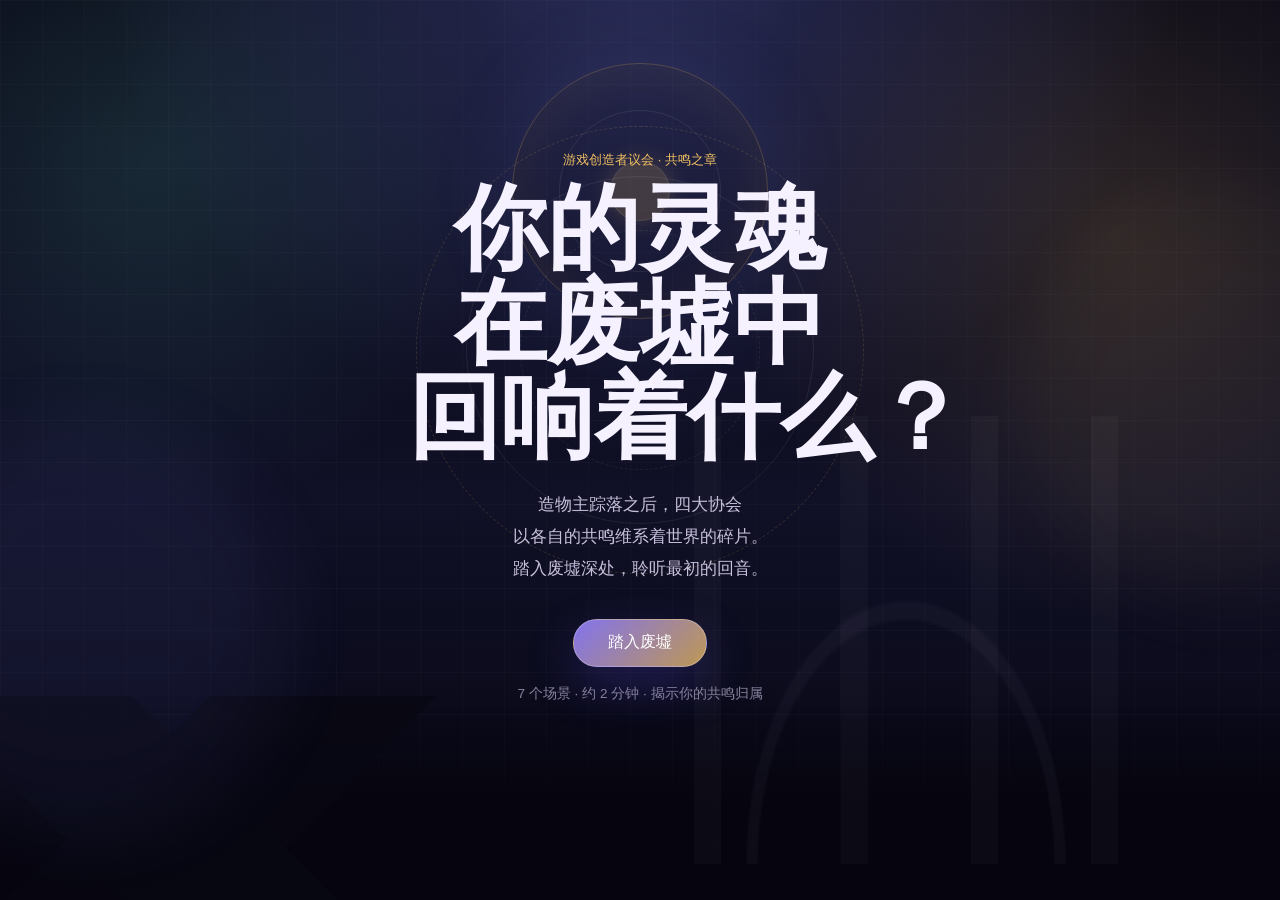
==== commit c1d2c7ec: "共鸣树整合，身份卡功能完善" ====
--- a/index.html
+++ b/index.html
@@ -15,9 +15,6 @@
       <span class="moon"></span>
       <span class="ruin-arch"></span>
       <span class="rune-ring"></span>
-      <span class="star star-a"></span>
-      <span class="star star-b"></span>
-      <span class="star star-c"></span>
       <span class="mist mist-a"></span>
       <span class="mist mist-b"></span>
     </div>
@@ -67,33 +64,34 @@
 
       <section class="result view" id="result-view" aria-labelledby="result-chinese-name">
         <div class="result-archive" id="result-archive">
-          <header class="result-archive-header">
-            <p class="result-archive-kicker">
-              <span class="result-section-mark" aria-hidden="true"><span></span></span>
-              <span class="result-archive-kicker__text">共鸣者档案 | 游戏创造者议会</span>
-              <span class="result-section-mark" aria-hidden="true"><span></span></span>
-            </p>
-            <p class="result-status" id="result-status">卡牌边缘的微光已经回应你。</p>
-          </header>
+          <div class="share-capture" id="share-capture">
+            <header class="result-archive-header">
+              <p class="result-archive-kicker">
+                <span class="result-section-mark" aria-hidden="true"><span></span></span>
+                <span class="result-archive-kicker__text">共鸣者档案 | 游戏创造者议会</span>
+                <span class="result-section-mark" aria-hidden="true"><span></span></span>
+              </p>
+              <p class="result-status" id="result-status">卡牌边缘的微光已经回应你。</p>
+            </header>
 
-          <div class="result-card-stage">
-            <button class="fantasy-card" id="identity-card" type="button" aria-label="点击翻开共鸣身份卡">
-              <span class="card-aura" aria-hidden="true"></span>
-              <span class="card-inner">
-                <span class="card-side card-back">
-                  <span class="back-sigil" id="result-crest" aria-hidden="true">✦</span>
-                  <span class="back-title">共鸣之章</span>
-                  <span class="back-line">触碰卡牌，揭示协会归属</span>
+            <div class="result-card-stage">
+              <button class="fantasy-card" id="identity-card" type="button" aria-label="点击翻开共鸣身份卡">
+                <span class="card-aura" aria-hidden="true"></span>
+                <span class="card-inner">
+                  <span class="card-side card-back">
+                    <span class="back-sigil" id="result-crest" aria-hidden="true">✦</span>
+                    <span class="back-title">共鸣之章</span>
+                    <span class="back-line">触碰卡牌，揭示协会归属</span>
+                  </span>
+                  <span class="card-side card-front">
+                    <img id="result-card-image" src="" alt="">
+                  </span>
                 </span>
-                <span class="card-side card-front">
-                  <img id="result-card-image" src="" alt="">
-                </span>
-              </span>
-            </button>
-            <p class="card-hint" id="card-hint">点击卡牌，翻开你的共鸣身份。</p>
-          </div>
+              </button>
+              <p class="card-hint" id="card-hint">点击卡牌，翻开你的共鸣身份。</p>
+            </div>
 
-          <div class="result-details" id="result-details">
+            <div class="result-details" id="result-details">
           <div class="result-identity">
             <p class="result-english" id="result-english-name"></p>
             <div class="result-title-row">
@@ -132,25 +130,45 @@
             <div class="spectrum-list" id="distribution"></div>
             <p class="result-spectrum-note">数值代表不同创造者倾向的共鸣强度，不代表能力高低。</p>
           </section>
-
-          <div class="result-actions">
-            <button class="result-image-button" type="button" id="restart-button" aria-label="重新试炼">
-              <img src="assets/cards/重新试炼.png" alt="">
-            </button>
-            <button class="result-image-button" type="button" id="share-button" aria-label="分享共鸣身份">
-              <img src="assets/cards/分享共鸣身份.png" alt="">
-            </button>
+            </div>
           </div>
 
-          <a class="result-cta" id="community-link" href="world.html">
-            <img src="assets/cards/跳转社区.png" alt="">
-            <span id="community-link-text">进入协会，找到你的同伴</span>
-          </a>
+          <div class="result-bottom" id="result-bottom">
+            <div class="result-actions">
+              <button class="result-image-button" type="button" id="restart-button" aria-label="重新试炼">
+                <img src="assets/cards/重新试炼.png" alt="">
+              </button>
+              <button class="result-image-button" type="button" id="share-button" aria-label="分享共鸣身份">
+                <img src="assets/cards/分享共鸣身份.png" alt="">
+              </button>
+            </div>
+
+            <a class="result-cta" id="community-link" href="world.html">
+              <img src="assets/cards/跳转社区.png" alt="">
+              <span id="community-link-text">进入协会，找到你的同伴</span>
+            </a>
+            <a class="result-tree-link" href="tree.html">点击前往共鸣树查看点亮进度</a>
           </div>
         </div>
       </section>
     </main>
 
+    <div class="share-modal" id="share-modal" hidden aria-hidden="true">
+      <div class="share-modal__backdrop" data-share-close></div>
+      <div class="share-modal__panel" role="dialog" aria-modal="true" aria-labelledby="share-modal-title">
+        <button class="share-modal__close" type="button" id="share-modal-close" aria-label="关闭分享">×</button>
+        <h2 class="share-modal__title" id="share-modal-title">分享你的共鸣身份</h2>
+        <div class="share-modal__preview">
+          <img id="share-preview-image" alt="共鸣者身份卡分享图">
+        </div>
+        <div class="share-modal__actions">
+          <button class="share-modal__button" type="button" id="share-save-button">保存图片</button>
+          <button class="share-modal__button" type="button" id="share-copy-link-button">复制链接</button>
+        </div>
+        <p class="share-modal__hint" id="share-modal-hint" aria-live="polite"></p>
+      </div>
+    </div>
+
     <script type="module" src="src/app.js"></script>
   </body>
 </html>
--- a/styles.css
+++ b/styles.css
@@ -130,39 +130,10 @@
   filter: blur(0.3px);
 }
 
-.star,
 .mist {
   position: absolute;
   display: block;
   border-radius: 999px;
-}
-
-.star {
-  width: 0.28rem;
-  height: 0.28rem;
-  background: #fff;
-  box-shadow: 0 0 22px rgba(255, 255, 255, 0.8);
-  animation: twinkle 3.8s ease-in-out infinite;
-}
-
-.star-a {
-  left: 18%;
-  top: 16%;
-}
-
-.star-b {
-  right: 21%;
-  top: 13%;
-  animation-delay: 0.9s;
-}
-
-.star-c {
-  right: 34%;
-  bottom: 21%;
-  animation-delay: 1.6s;
-}
-
-.mist {
   width: 26rem;
   height: 26rem;
   filter: blur(42px);
@@ -628,6 +599,153 @@
   opacity: 1;
   transform: translateY(0);
   pointer-events: auto;
+}
+
+.result-bottom {
+  opacity: 0;
+  transform: translateY(18px);
+  transition: opacity 460ms ease, transform 460ms ease;
+  pointer-events: none;
+}
+
+.result-bottom.is-details-visible {
+  opacity: 1;
+  transform: translateY(0);
+  pointer-events: auto;
+}
+
+.result-bottom .result-actions,
+.result-bottom .result-actions * {
+  pointer-events: auto;
+}
+
+.share-capture {
+  width: 100%;
+}
+
+body.share-modal-open {
+  overflow: hidden;
+}
+
+.share-modal {
+  position: fixed;
+  inset: 0;
+  z-index: 120;
+  display: grid;
+  place-items: center;
+  padding: 20px 16px;
+}
+
+.share-modal[hidden] {
+  display: none;
+}
+
+.share-modal__backdrop {
+  position: absolute;
+  inset: 0;
+  background: rgba(4, 3, 12, 0.78);
+  backdrop-filter: blur(6px);
+}
+
+.share-modal__panel {
+  position: relative;
+  z-index: 1;
+  width: min(420px, 100%);
+  padding: 18px 16px 20px;
+  border: 1px solid rgba(240, 191, 98, 0.34);
+  border-radius: 22px;
+  background:
+    radial-gradient(circle at 50% 0%, rgba(240, 191, 98, 0.12), transparent 38%),
+    linear-gradient(180deg, rgba(28, 24, 54, 0.98), rgba(10, 8, 23, 0.98));
+  box-shadow: 0 24px 80px rgba(0, 0, 0, 0.55);
+}
+
+.share-modal__close {
+  position: absolute;
+  top: 10px;
+  right: 10px;
+  width: 34px;
+  height: 34px;
+  border: 1px solid rgba(240, 191, 98, 0.28);
+  border-radius: 10px;
+  background: rgba(255, 255, 255, 0.04);
+  color: rgba(240, 191, 98, 0.92);
+  font-size: 1.35rem;
+  line-height: 1;
+  cursor: pointer;
+}
+
+.share-modal__title {
+  margin: 0 0 14px;
+  text-align: center;
+  color: rgba(240, 191, 98, 0.92);
+  font-family: "Noto Serif SC", "Source Han Serif SC", "Songti SC", serif;
+  font-size: 1rem;
+  font-weight: 600;
+  letter-spacing: 0.08em;
+}
+
+.share-modal__preview {
+  overflow: hidden;
+  margin-bottom: 16px;
+  border: 1px solid rgba(240, 191, 98, 0.22);
+  border-radius: 16px;
+  background: rgba(0, 0, 0, 0.28);
+  box-shadow: inset 0 0 0 1px rgba(255, 255, 255, 0.04);
+}
+
+.share-modal__preview img {
+  display: block;
+  width: 100%;
+  max-height: min(62vh, 520px);
+  height: auto;
+  object-fit: contain;
+  -webkit-touch-callout: default;
+  user-select: auto;
+}
+
+.share-modal__actions {
+  display: grid;
+  grid-template-columns: 1fr 1fr;
+  gap: 12px;
+}
+
+.share-modal__button {
+  min-height: 44px;
+  padding: 0 14px;
+  border: 1px solid rgba(240, 191, 98, 0.42);
+  border-radius: 999px;
+  background:
+    linear-gradient(180deg, rgba(255, 248, 232, 0.12), rgba(240, 191, 98, 0.06)),
+    rgba(255, 255, 255, 0.03);
+  color: rgba(255, 244, 220, 0.96);
+  font-family: "Noto Serif SC", "Source Han Serif SC", "Songti SC", serif;
+  font-size: 0.92rem;
+  letter-spacing: 0.06em;
+  cursor: pointer;
+  transition: transform 160ms ease, border-color 160ms ease, background 160ms ease;
+}
+
+.share-modal__button:hover,
+.share-modal__button:focus-visible {
+  transform: translateY(-1px);
+  border-color: rgba(240, 191, 98, 0.72);
+  background:
+    linear-gradient(180deg, rgba(255, 248, 232, 0.18), rgba(240, 191, 98, 0.1)),
+    rgba(255, 255, 255, 0.05);
+}
+
+.share-modal__hint {
+  min-height: 1.2em;
+  margin: 10px 0 0;
+  text-align: center;
+  color: rgba(168, 162, 190, 0.92);
+  font-size: 0.82rem;
+}
+
+.result-image-button:disabled {
+  opacity: 0.72;
+  cursor: wait;
 }
 
 .result-identity {
@@ -1158,6 +1276,31 @@
   filter: brightness(1.06);
 }
 
+.result-tree-link {
+  display: block;
+  width: fit-content;
+  max-width: calc(100% - 24px);
+  margin: 18px auto 0;
+  color: rgba(198, 188, 166, 0.72);
+  font-family: var(--result-serif);
+  font-size: clamp(0.76rem, 2.8vw, 0.86rem);
+  font-weight: 400;
+  letter-spacing: 0.08em;
+  line-height: 1.6;
+  text-align: center;
+  text-decoration: none;
+  text-underline-offset: 0.24em;
+  transition: color 180ms ease, transform 180ms ease;
+}
+
+.result-tree-link:hover,
+.result-tree-link:focus-visible {
+  color: rgba(240, 191, 98, 0.88);
+  text-decoration: underline;
+  text-decoration-color: rgba(240, 191, 98, 0.34);
+  transform: translateY(-1px);
+}
+
 .summon-stage {
   display: grid;
   min-height: calc(100vh - 88px);
@@ -1669,17 +1812,6 @@
   height: 42px;
 }
 
-@keyframes twinkle {
-  0%, 100% {
-    opacity: 0.35;
-    transform: scale(1);
-  }
-  50% {
-    opacity: 1;
-    transform: scale(1.8);
-  }
-}
-
 @keyframes drift {
   to {
     transform: translate3d(28px, -18px, 0) scale(1.08);
@@ -1860,3 +1992,477 @@
     font-size: 0.78rem;
   }
 }
+
+.tree-shell {
+  max-width: 1220px;
+}
+
+.tree-header .lead {
+  width: min(700px, calc(100vw - 32px));
+  word-break: normal;
+}
+
+.tree-grid {
+  display: grid;
+  grid-template-columns: minmax(0, 1fr) 340px;
+  gap: 22px;
+  align-items: stretch;
+}
+
+.tree-board {
+  position: relative;
+  overflow: hidden;
+  min-height: 660px;
+  border: 1px solid var(--line);
+  border-radius: 28px;
+  background:
+    radial-gradient(circle at 50% 24%, rgba(240, 191, 98, 0.1), transparent 17rem),
+    radial-gradient(circle at 18% 18%, rgba(98, 215, 196, 0.1), transparent 18rem),
+    rgba(17, 16, 38, 0.78);
+  box-shadow: 0 24px 70px rgba(0, 0, 0, 0.28);
+  backdrop-filter: blur(18px);
+}
+
+.tree-board-top {
+  position: relative;
+  z-index: 3;
+  display: flex;
+  align-items: flex-start;
+  justify-content: space-between;
+  gap: 18px;
+  padding: 24px 24px 0;
+}
+
+.tree-board-top h2 {
+  margin-bottom: 0;
+  font-size: clamp(1.65rem, 3.6vw, 2.55rem);
+  line-height: 1.12;
+}
+
+.tree-total {
+  display: grid;
+  min-width: 132px;
+  gap: 4px;
+  border: 1px solid rgba(240, 191, 98, 0.28);
+  border-radius: 18px;
+  padding: 12px 14px;
+  background: rgba(240, 191, 98, 0.08);
+  text-align: right;
+}
+
+.tree-total span,
+.tree-stage-box span,
+.tree-leaf-note {
+  color: var(--muted);
+  font-size: 0.84rem;
+}
+
+.tree-total strong {
+  color: #ffe0a1;
+  font-size: 1.6rem;
+  line-height: 1;
+}
+
+.tree-visual {
+  position: absolute;
+  inset: 54px 0 0;
+  min-height: 610px;
+}
+
+.tree-trunk-layers,
+.tree-svg {
+  position: absolute;
+  inset: 0;
+}
+
+.tree-trunk-layers {
+  z-index: 1;
+  pointer-events: none;
+}
+
+.tree-art-layer {
+  position: absolute;
+  inset: 0;
+  opacity: 0;
+  transform-origin: center bottom;
+  background-image: var(--tree-base-image);
+  background-repeat: no-repeat;
+  background-position: center bottom;
+  background-size: contain;
+  filter: drop-shadow(0 24px 34px rgba(0, 0, 0, 0.36));
+}
+
+.tree-art-layer.is-active {
+  opacity: 1;
+}
+
+.tree-art-image {
+  position: absolute;
+  inset: 0;
+  width: 100%;
+  height: 100%;
+  object-fit: contain;
+  object-position: center bottom;
+  user-select: none;
+}
+
+.tree-art-base {
+  display: none;
+}
+
+.tree-branch-art {
+  opacity: 0;
+  background-image: var(--branch-image);
+  background-repeat: no-repeat;
+  background-position: center bottom;
+  background-size: contain;
+  transform:
+    translate(var(--branch-x, 0px), var(--branch-y, 0px))
+    scale(var(--branch-scale, 1))
+    rotate(var(--branch-rotate, 0deg));
+  transform-origin: center bottom;
+  transition:
+    opacity 240ms ease,
+    transform 240ms ease;
+}
+
+.tree-branch-art.is-visible {
+  opacity: 1;
+}
+
+.tree-trunk-layer {
+  position: absolute;
+  left: 50%;
+  bottom: 2%;
+  width: var(--trunk-width);
+  height: var(--trunk-height);
+  opacity: 0;
+  transform: translate(-50%, 18px) scale(var(--trunk-scale));
+  transform-origin: center bottom;
+  transition: opacity 900ms ease, transform 900ms cubic-bezier(0.2, 0.72, 0.2, 1);
+  background: var(--trunk-image);
+  background-repeat: no-repeat;
+  background-position: center bottom;
+  background-size: contain;
+  filter: drop-shadow(0 24px 34px rgba(0, 0, 0, 0.36));
+}
+
+.tree-trunk-layer.is-missing-asset {
+  background:
+    radial-gradient(ellipse at 50% 78%, color-mix(in srgb, var(--trunk-light), transparent 70%), transparent 58%),
+    linear-gradient(88deg, transparent 0 32%, var(--trunk-dark) 34% 42%, var(--trunk-mid) 48% 56%, var(--trunk-dark) 62% 68%, transparent 70%),
+    radial-gradient(ellipse at 50% 100%, var(--trunk-dark) 0 16%, transparent 17%);
+}
+
+.tree-trunk-layer::before,
+.tree-trunk-layer::after {
+  display: none;
+}
+
+.tree-trunk-layer.is-active {
+  opacity: 1;
+  transform: translate(-50%, 0) scale(var(--trunk-scale));
+}
+
+.tree-svg {
+  z-index: 2;
+  width: 100%;
+  height: 100%;
+  overflow: visible;
+  pointer-events: none;
+}
+
+.tree-branch-layer {
+  display: none;
+}
+
+.tree-branch-shadow,
+.tree-branch {
+  fill: none;
+  stroke-linecap: round;
+}
+
+.tree-branch-shadow {
+  stroke: rgba(0, 0, 0, 0.32);
+  stroke-width: 24;
+}
+
+.tree-branch {
+  stroke: url("#branch-gradient");
+  stroke-width: 13;
+  stroke-dasharray: 540;
+  stroke-dashoffset: 540;
+  filter: url("#tree-soft-glow");
+  animation: branchGrow 1100ms cubic-bezier(0.2, 0.72, 0.2, 1) forwards;
+}
+
+.tree-growth-layer {
+  filter: drop-shadow(0 8px 10px rgba(0, 0, 0, 0.18));
+}
+
+.tree-leaf {
+  opacity: 0;
+  animation: leafFadeIn 520ms cubic-bezier(0.2, 0.72, 0.2, 1) var(--leaf-delay) forwards;
+}
+
+.tree-leaf-arrive,
+.tree-leaf-sway {
+  transform-box: fill-box;
+  transform-origin: center;
+}
+
+.tree-leaf-arrive {
+  transform: scale(0.2);
+  animation: leafArrive 520ms cubic-bezier(0.2, 0.72, 0.2, 1) var(--leaf-delay) forwards;
+}
+
+.tree-leaf-sway {
+  animation:
+    leafSway var(--leaf-sway) ease-in-out calc(var(--leaf-delay) + 520ms) infinite alternate;
+}
+
+.tree-leaf ellipse {
+  opacity: 0.9;
+}
+
+.tree-leaf image {
+  overflow: visible;
+  pointer-events: none;
+}
+
+.tree-bud {
+  opacity: 0.68;
+  transform-box: fill-box;
+  transform-origin: center;
+  animation: budPulse 1800ms ease-in-out infinite alternate;
+}
+
+.tree-branch-label rect {
+  fill: rgba(9, 8, 23, 0.68);
+  stroke: color-mix(in srgb, var(--accent), transparent 42%);
+  stroke-width: 1;
+}
+
+.tree-branch-label text {
+  fill: #fff;
+  font-size: 1rem;
+  line-height: 1.2;
+}
+
+.tree-branch-name {
+  fill: color-mix(in srgb, var(--accent), white 22%);
+  font-weight: 700;
+}
+
+.tree-branch-score {
+  fill: #ded9f1;
+  font-size: 0.92rem;
+}
+
+.tree-stage-box {
+  display: grid;
+  gap: 6px;
+  margin-bottom: 20px;
+  border: 1px solid rgba(255, 255, 255, 0.12);
+  border-radius: 18px;
+  padding: 14px 16px;
+  background: rgba(255, 255, 255, 0.04);
+}
+
+.tree-stage-box strong {
+  color: #fff;
+}
+
+.tree-leaf-note {
+  display: block;
+  margin-top: 6px;
+}
+
+.tree-quick-tests {
+  display: flex;
+  flex-wrap: wrap;
+  gap: 8px;
+  margin-top: 22px;
+}
+
+.tree-quick-tests a {
+  border: 1px solid rgba(255, 255, 255, 0.13);
+  border-radius: 999px;
+  padding: 7px 10px;
+  background: rgba(255, 255, 255, 0.045);
+  color: #ded9f1;
+  font-size: 0.83rem;
+  text-decoration: none;
+  transition: border-color 180ms ease, transform 180ms ease;
+}
+
+.tree-quick-tests a:hover {
+  border-color: rgba(240, 191, 98, 0.5);
+  transform: translateY(-1px);
+}
+
+.tree-debug {
+  margin-top: 22px;
+}
+
+.tree-debug-grid {
+  display: grid;
+  grid-template-columns: repeat(4, minmax(0, 1fr));
+  gap: 12px;
+}
+
+.tree-debug-grid label {
+  display: grid;
+  gap: 8px;
+  color: #ded9f1;
+  font-size: 0.9rem;
+}
+
+.tree-debug-grid input,
+.tree-debug-grid select {
+  width: 100%;
+  border: 1px solid rgba(255, 255, 255, 0.14);
+  border-radius: 12px;
+  padding: 10px 12px;
+  background: rgba(255, 255, 255, 0.06);
+  color: var(--text);
+}
+
+.tree-debug-divider {
+  grid-column: 1 / -1;
+  width: 100%;
+  margin: 8px 0;
+  border: 0;
+  border-top: 1px solid rgba(255, 255, 255, 0.12);
+}
+
+.tree-debug-grid button,
+.tree-debug-grid pre {
+  grid-column: span 1;
+  min-height: 48px;
+  border: 1px solid rgba(255, 255, 255, 0.14);
+  border-radius: 12px;
+  background: rgba(255, 255, 255, 0.08);
+  color: var(--text);
+}
+
+.tree-debug-grid button {
+  padding: 10px 14px;
+  font-weight: 700;
+}
+
+.tree-debug-grid pre {
+  grid-column: 1 / -1;
+  max-height: 240px;
+  margin: 0;
+  overflow: auto;
+  padding: 14px;
+  white-space: pre-wrap;
+}
+
+.tree-branch-art.is-align-target {
+  opacity: 1 !important;
+  filter:
+    drop-shadow(0 0 1px #ff3355)
+    drop-shadow(0 0 4px #ff3355);
+}
+
+@keyframes branchGrow {
+  to {
+    stroke-dashoffset: 0;
+  }
+}
+
+@keyframes leafArrive {
+  from {
+    transform: scale(0.2) rotate(-8deg);
+  }
+  to {
+    transform: scale(1) rotate(0deg);
+  }
+}
+
+@keyframes leafFadeIn {
+  to {
+    opacity: 1;
+  }
+}
+
+@keyframes leafSway {
+  from {
+    transform: rotate(-2.4deg) translateY(0);
+  }
+  to {
+    transform: rotate(2.4deg) translateY(-1px);
+  }
+}
+
+@keyframes budPulse {
+  from {
+    opacity: 0.46;
+    transform: scale(0.86);
+  }
+  to {
+    opacity: 0.78;
+    transform: scale(1.06);
+  }
+}
+
+@media (max-width: 960px) {
+  .tree-grid,
+  .tree-debug-grid {
+    grid-template-columns: 1fr;
+  }
+
+  .tree-board {
+    min-height: 620px;
+  }
+
+  .tree-visual {
+    top: 72px;
+  }
+}
+
+@media (max-width: 640px) {
+  .tree-board {
+    min-height: 650px;
+  }
+
+  .tree-board-top {
+    flex-direction: column;
+    padding: 18px 18px 0;
+  }
+
+  .tree-total {
+    width: 100%;
+    text-align: left;
+  }
+
+  .tree-visual {
+    inset: 128px 0 0;
+  }
+
+  .tree-trunk-layer {
+    inset: auto;
+    left: 50%;
+    bottom: 2%;
+    width: var(--trunk-width);
+    height: var(--trunk-height);
+  }
+}
+
+@media (prefers-reduced-motion: reduce) {
+  .tree-branch,
+  .tree-leaf,
+  .tree-bud {
+    animation: none;
+  }
+
+  .tree-branch {
+    stroke-dashoffset: 0;
+  }
+
+  .tree-leaf {
+    opacity: 1;
+  }
+}
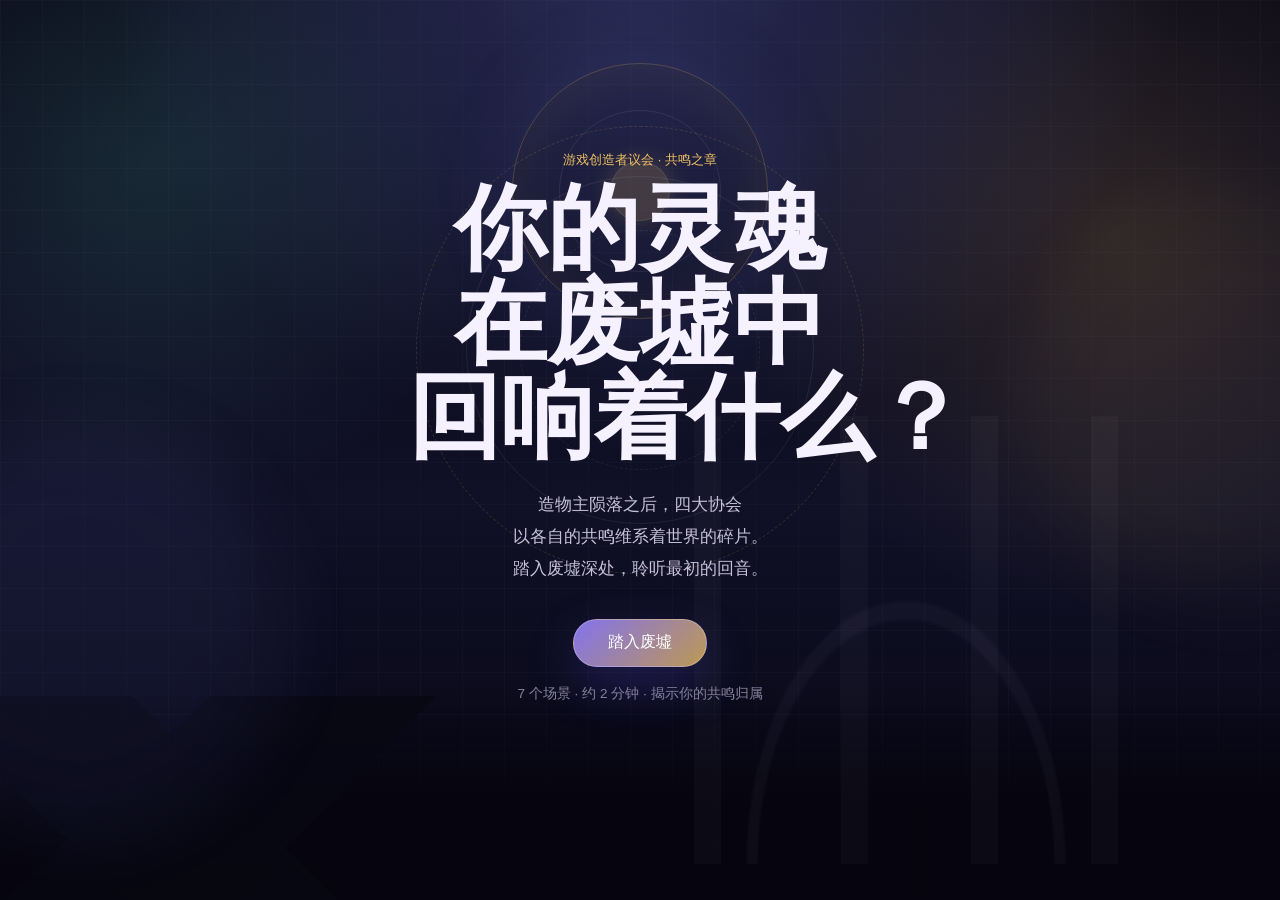
==== commit a1eeaae9: "共鸣树用户端展示，问题修改" ====
--- a/index.html
+++ b/index.html
@@ -30,7 +30,7 @@
             <span class="hero-punctuation">？</span>
           </span>
         </h1>
-        <p class="lead">造物主踪落之后，四大协会<br>以各自的共鸣维系着世界的碎片。<br>踏入废墟深处，聆听最初的回音。</p>
+        <p class="lead">造物主陨落之后，四大协会<br>以各自的共鸣维系着世界的碎片。<br>踏入废墟深处，聆听最初的回音。</p>
         <button class="primary-action" type="button" id="start-button">踏入废墟</button>
         <p class="fineprint">7 个场景 · 约 2 分钟 · 揭示你的共鸣归属</p>
       </section>
@@ -143,11 +143,11 @@
               </button>
             </div>
 
-            <a class="result-cta" id="community-link" href="world.html">
+            <a class="result-cta" id="community-link" href="https://guanghe.qq.com">
               <img src="assets/cards/跳转社区.png" alt="">
               <span id="community-link-text">进入协会，找到你的同伴</span>
             </a>
-            <a class="result-tree-link" href="tree.html">点击前往共鸣树查看点亮进度</a>
+            <a class="result-tree-link" href="tree-view.html">点击前往共鸣树查看点亮进度</a>
           </div>
         </div>
       </section>
--- a/styles.css
+++ b/styles.css
@@ -1318,9 +1318,14 @@
   padding: 0;
   background: transparent;
   color: var(--text);
+
+  -webkit-perspective: 1200px;
   perspective: 1200px;
+
   opacity: 0;
-  transform: translateY(24px) scale(0.96);
+
+  -webkit-transform: translateY(24px) scale(0.96) translateZ(0);
+  transform: translateY(24px) scale(0.96) translateZ(0);
 }
 
 .fantasy-card.is-summoned {
@@ -1380,12 +1385,22 @@
   position: absolute;
   inset: 0;
   display: block;
+
+  -webkit-transform-style: preserve-3d;
   transform-style: preserve-3d;
+
+  -webkit-transform: translateZ(0);
+  transform: translateZ(0);
+
+  -webkit-transition: -webkit-transform 760ms cubic-bezier(0.2, 0.72, 0.2, 1);
   transition: transform 760ms cubic-bezier(0.2, 0.72, 0.2, 1);
+
+  will-change: transform;
 }
 
 .fantasy-card.is-flipped .card-inner {
-  transform: rotateY(180deg);
+  -webkit-transform: rotateY(180deg) translateZ(0);
+  transform: rotateY(180deg) translateZ(0);
 }
 
 .card-side {
@@ -1396,12 +1411,26 @@
   place-items: center;
   border: 2px solid rgba(255, 255, 255, 0.2);
   border-radius: 28px;
+
+  -webkit-backface-visibility: hidden;
   backface-visibility: hidden;
+
+  -webkit-transform-style: preserve-3d;
+  transform-style: preserve-3d;
+
   box-shadow:
     inset 0 0 0 10px rgba(255, 255, 255, 0.035),
     inset 0 0 22px rgba(255, 255, 255, 0.035),
     0 24px 70px rgba(0, 0, 0, 0.48);
   transition: border-color 220ms ease, box-shadow 220ms ease;
+}
+
+/* iOS Safari 重点：子元素和伪元素也要隐藏背面 */
+.card-side *,
+.card-side::before,
+.card-side::after {
+  -webkit-backface-visibility: hidden;
+  backface-visibility: hidden;
 }
 
 .fantasy-card:hover .card-side,
@@ -1423,6 +1452,9 @@
     radial-gradient(circle at 50% 24%, color-mix(in srgb, var(--accent), transparent 56%), transparent 12rem),
     repeating-linear-gradient(45deg, rgba(255, 255, 255, 0.035) 0 2px, transparent 2px 10px),
     linear-gradient(160deg, #201a3e, #090817 70%);
+
+  -webkit-transform: rotateY(0deg) translateZ(1px);
+  transform: rotateY(0deg) translateZ(1px);
 }
 
 .card-back::before,
@@ -1475,13 +1507,20 @@
 
 .card-front {
   background: #090817;
-  transform: rotateY(180deg);
+
+  -webkit-transform: rotateY(180deg) translateZ(1px);
+  transform: rotateY(180deg) translateZ(1px);
 }
 
 .card-front img {
   width: 100%;
   height: 100%;
   object-fit: cover;
+}
+
+/* 翻转完成后，直接把卡背层从渲染中隐藏，兜底解决 iOS 残影 */
+.fantasy-card.is-flip-done .card-back {
+  visibility: hidden;
 }
 
 .front-crest {
@@ -2466,3 +2505,201 @@
     opacity: 1;
   }
 }
+
+body[data-page="tree-view"] .shell {
+  width: calc(100% - 32px);
+  max-width: 1120px;
+  padding: 44px 0 48px;
+}
+
+.tree-view-archive {
+  padding-bottom: 24px;
+}
+
+.tree-view-stage {
+  margin: 0 auto 10px;
+}
+
+.tree-view-board {
+  position: relative;
+  overflow: hidden;
+  min-height: min(72vw, 420px);
+  border: 1px solid rgba(240, 191, 98, 0.18);
+  border-radius: 22px;
+  background:
+    radial-gradient(circle at 50% 24%, rgba(240, 191, 98, 0.1), transparent 17rem),
+    radial-gradient(circle at 18% 18%, rgba(98, 215, 196, 0.08), transparent 18rem),
+    rgba(17, 16, 38, 0.82);
+  box-shadow:
+    0 24px 70px rgba(0, 0, 0, 0.28),
+    inset 0 0 0 1px rgba(255, 255, 255, 0.04);
+  backdrop-filter: blur(18px);
+}
+
+.tree-view-board-head {
+  position: relative;
+  z-index: 3;
+  display: flex;
+  align-items: flex-start;
+  justify-content: space-between;
+  gap: 14px;
+  padding: 18px 18px 0;
+}
+
+.tree-view-title {
+  margin: 0;
+  background: var(--result-gold-gradient-soft);
+  -webkit-background-clip: text;
+  background-clip: text;
+  color: transparent;
+  -webkit-text-fill-color: transparent;
+  font-family: var(--result-serif);
+  font-size: clamp(1.05rem, 4.2vw, 1.28rem);
+  font-weight: 600;
+  letter-spacing: 0.12em;
+  line-height: 1.3;
+  filter: drop-shadow(0 0 10px rgba(240, 191, 98, 0.28));
+}
+
+.tree-view-total {
+  display: grid;
+  min-width: 108px;
+  gap: 4px;
+  border: 1px solid rgba(240, 191, 98, 0.28);
+  border-radius: 16px;
+  padding: 10px 12px;
+  background: rgba(240, 191, 98, 0.08);
+  text-align: right;
+}
+
+.tree-view-total span {
+  color: rgba(168, 162, 190, 0.95);
+  font-family: var(--result-serif);
+  font-size: 0.76rem;
+  letter-spacing: 0.06em;
+}
+
+.tree-view-total strong {
+  color: #ffe0a1;
+  font-family: var(--result-serif);
+  font-size: clamp(1.2rem, 4.8vw, 1.45rem);
+  font-weight: 600;
+  line-height: 1;
+}
+
+.tree-view-visual {
+  position: relative;
+  min-height: min(68vw, 380px);
+  margin-top: 8px;
+}
+
+.tree-view-visual.tree-visual {
+  position: relative;
+  inset: auto;
+}
+
+.tree-view-details {
+  margin-top: 18px;
+}
+
+.tree-view-updated {
+  margin: 0 0 14px;
+  color: rgba(168, 162, 190, 0.92);
+  font-family: var(--result-serif);
+  font-size: clamp(0.76rem, 2.8vw, 0.84rem);
+  letter-spacing: 0.06em;
+  line-height: 1.6;
+  text-align: center;
+}
+
+.tree-view-stage-box {
+  display: grid;
+  gap: 6px;
+  margin-bottom: 20px;
+  border: 1px solid rgba(240, 191, 98, 0.2);
+  border-radius: 18px;
+  padding: 14px 16px;
+  background: rgba(240, 191, 98, 0.06);
+  text-align: center;
+}
+
+.tree-view-stage-box span {
+  color: rgba(168, 162, 190, 0.95);
+  font-family: var(--result-serif);
+  font-size: 0.82rem;
+  letter-spacing: 0.08em;
+}
+
+.tree-view-stage-box strong {
+  color: rgba(235, 232, 246, 0.96);
+  font-family: var(--result-serif);
+  font-size: clamp(0.95rem, 3.6vw, 1.05rem);
+  font-weight: 600;
+  letter-spacing: 0.1em;
+}
+
+.tree-view-branch-note {
+  display: block;
+  margin-top: 6px;
+  color: rgba(143, 136, 173, 0.92);
+  font-family: var(--result-serif);
+  font-size: 0.74rem;
+  letter-spacing: 0.04em;
+}
+
+.tree-view-presets {
+  display: flex;
+  flex-wrap: wrap;
+  justify-content: center;
+  gap: 8px;
+  margin-top: 20px;
+}
+
+.tree-view-presets a {
+  border: 1px solid rgba(240, 191, 98, 0.18);
+  border-radius: 999px;
+  padding: 6px 10px;
+  background: rgba(255, 255, 255, 0.04);
+  color: rgba(168, 162, 190, 0.88);
+  font-family: var(--result-serif);
+  font-size: 0.74rem;
+  letter-spacing: 0.04em;
+  text-decoration: none;
+  transition: border-color 180ms ease, color 180ms ease, transform 180ms ease;
+}
+
+.tree-view-presets a:hover,
+.tree-view-presets a:focus-visible {
+  border-color: rgba(240, 191, 98, 0.42);
+  color: rgba(240, 191, 98, 0.88);
+  transform: translateY(-1px);
+}
+
+@media (max-width: 860px) {
+  body[data-page="tree-view"] .shell {
+    width: calc(100% - 24px);
+    max-width: 680px;
+    padding-top: 28px;
+  }
+}
+
+@media (max-width: 520px) {
+  body[data-page="tree-view"] .shell {
+    width: calc(100% - 18px);
+    max-width: 460px;
+  }
+
+  .tree-view-board-head {
+    flex-direction: column;
+    padding: 16px 16px 0;
+  }
+
+  .tree-view-total {
+    width: 100%;
+    text-align: left;
+  }
+
+  .tree-view-visual {
+    min-height: 320px;
+  }
+}
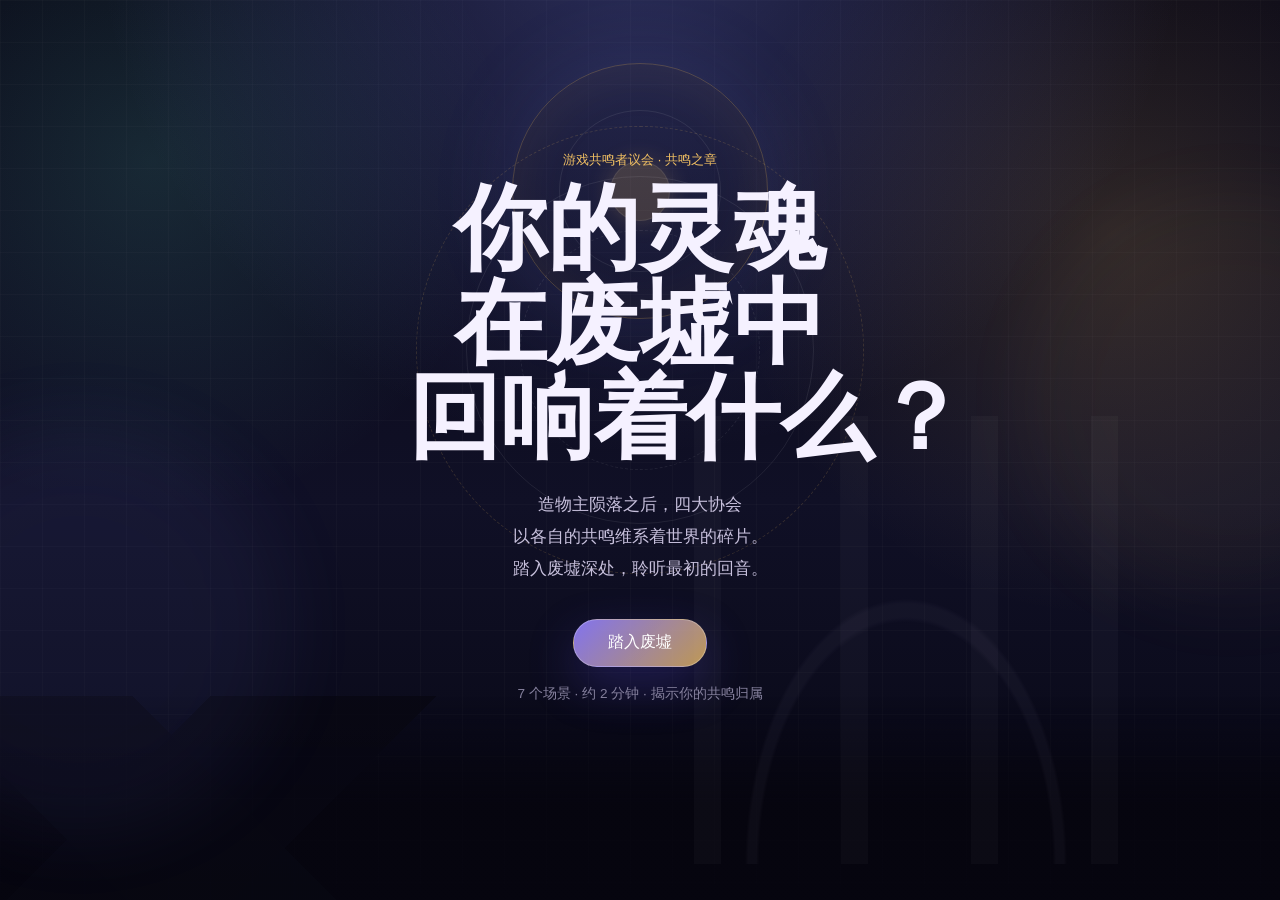
==== commit 5e3b6644: "文案修复" ====
--- a/index.html
+++ b/index.html
@@ -3,7 +3,7 @@
   <head>
     <meta charset="utf-8">
     <meta name="viewport" content="width=device-width, initial-scale=1">
-    <title>共鸣者档案 | 游戏创造者议会</title>
+    <title>共鸣者档案 | 游戏共鸣者议会</title>
     <meta name="description" content="踏入造物主之墟，找到你的共鸣协会。">
     <link rel="preconnect" href="https://fonts.googleapis.com">
     <link rel="preconnect" href="https://fonts.gstatic.com" crossorigin>
@@ -21,7 +21,7 @@
 
     <main class="shell">
       <section class="hero view is-active" id="intro-view" aria-labelledby="intro-title">
-        <p class="eyebrow">游戏创造者议会 · 共鸣之章</p>
+        <p class="eyebrow">游戏共鸣者议会 · 共鸣之章</p>
         <h1 class="hero-title" id="intro-title">
           <span>你的灵魂</span>
           <span>在废墟中</span>
@@ -68,7 +68,7 @@
             <header class="result-archive-header">
               <p class="result-archive-kicker">
                 <span class="result-section-mark" aria-hidden="true"><span></span></span>
-                <span class="result-archive-kicker__text">共鸣者档案 | 游戏创造者议会</span>
+                <span class="result-archive-kicker__text">共鸣者档案 | 游戏共鸣者议会</span>
                 <span class="result-section-mark" aria-hidden="true"><span></span></span>
               </p>
               <p class="result-status" id="result-status">卡牌边缘的微光已经回应你。</p>
@@ -143,9 +143,9 @@
               </button>
             </div>
 
-            <a class="result-cta" id="community-link" href="https://guanghe.qq.com">
+            <a class="result-cta" id="community-link" href="https://guanghe.qq.com/product/60040?from=loginpage&subTab=4&sort=hot">
               <img src="assets/cards/跳转社区.png" alt="">
-              <span id="community-link-text">进入协会，找到你的同伴</span>
+              <span id="community-link-text">进入游戏共鸣者议会找到你的同伴</span>
             </a>
             <a class="result-tree-link" href="tree-view.html">点击前往共鸣树查看点亮进度</a>
           </div>
--- a/styles.css
+++ b/styles.css
@@ -2513,7 +2513,78 @@
 }
 
 .tree-view-archive {
+  width: min(620px, 100%);
   padding-bottom: 24px;
+}
+
+body[data-page="tree-view"] .result-archive-header {
+  padding-bottom: 6px;
+}
+
+.tree-view-page-title {
+  position: relative;
+  display: grid;
+  justify-items: center;
+  gap: 6px;
+  width: min(560px, 100%);
+  margin: 0 auto 14px;
+  padding: 0 72px 14px;
+  font-family: "Cinzel", "Noto Serif SC", "STKaiti", serif;
+  line-height: 1;
+  text-align: center;
+  text-shadow: 0 3px 22px rgba(240, 191, 98, 0.24);
+}
+
+.tree-view-page-title::before,
+.tree-view-page-title::after {
+  position: absolute;
+  bottom: 0;
+  width: 43%;
+  height: 1px;
+  content: "";
+  background: linear-gradient(90deg, transparent, rgba(240, 191, 98, 0.72));
+}
+
+.tree-view-page-title::before {
+  left: 0;
+}
+
+.tree-view-page-title::after {
+  right: 0;
+  transform: scaleX(-1);
+}
+
+.tree-view-page-title span {
+  color: rgba(240, 191, 98, 0.82);
+  font-size: 0.78rem;
+  font-weight: 500;
+  white-space: nowrap;
+}
+
+.tree-view-page-title strong {
+  background: var(--result-gold-gradient-soft);
+  -webkit-background-clip: text;
+  background-clip: text;
+  color: transparent;
+  -webkit-text-fill-color: transparent;
+  font-family: "Noto Serif SC", "STKaiti", serif;
+  font-size: 3rem;
+  font-weight: 700;
+  line-height: 1.08;
+  white-space: nowrap;
+  filter: drop-shadow(0 0 12px rgba(240, 191, 98, 0.2));
+}
+
+body[data-page="tree-view"] .result-status {
+  width: max-content;
+  max-width: 100%;
+  margin-right: auto;
+  margin-left: auto;
+  color: rgba(214, 207, 230, 0.82);
+  font-family: "Noto Serif SC", "STKaiti", serif;
+  font-size: 0.82rem;
+  line-height: 1.7;
+  white-space: nowrap;
 }
 
 .tree-view-stage {
@@ -2539,37 +2610,29 @@
 .tree-view-board-head {
   position: relative;
   z-index: 3;
-  display: flex;
-  align-items: flex-start;
-  justify-content: space-between;
-  gap: 14px;
+  display: block;
   padding: 18px 18px 0;
 }
 
-.tree-view-title {
-  margin: 0;
-  background: var(--result-gold-gradient-soft);
-  -webkit-background-clip: text;
-  background-clip: text;
-  color: transparent;
-  -webkit-text-fill-color: transparent;
-  font-family: var(--result-serif);
-  font-size: clamp(1.05rem, 4.2vw, 1.28rem);
-  font-weight: 600;
-  letter-spacing: 0.12em;
-  line-height: 1.3;
-  filter: drop-shadow(0 0 10px rgba(240, 191, 98, 0.28));
-}
-
 .tree-view-total {
-  display: grid;
-  min-width: 108px;
+  position: absolute;
+  top: 18px;
+  right: 18px;
+  display: grid;
+  width: 112px;
+  min-width: 0;
+  min-height: 68px;
   gap: 4px;
-  border: 1px solid rgba(240, 191, 98, 0.28);
-  border-radius: 16px;
-  padding: 10px 12px;
-  background: rgba(240, 191, 98, 0.08);
-  text-align: right;
+  place-content: center;
+  place-items: center;
+  border: 1px solid rgba(240, 191, 98, 0.38);
+  border-radius: 8px;
+  padding: 11px 14px;
+  background:
+    linear-gradient(135deg, rgba(240, 191, 98, 0.13), rgba(255, 255, 255, 0.02)),
+    rgba(10, 9, 24, 0.68);
+  box-shadow: inset 0 0 20px rgba(240, 191, 98, 0.04), 0 10px 26px rgba(0, 0, 0, 0.16);
+  text-align: center;
 }
 
 .tree-view-total span {
@@ -2588,8 +2651,11 @@
 }
 
 .tree-view-visual {
+  --tree-view-reference-size: 610px;
+  --tree-view-scale: 1;
   position: relative;
-  min-height: min(68vw, 380px);
+  height: min(68vw, 360px);
+  min-height: 320px;
   margin-top: 8px;
 }
 
@@ -2598,81 +2664,208 @@
   inset: auto;
 }
 
+body[data-page="tree-view"] .tree-view-visual .tree-trunk-layers,
+body[data-page="tree-view"] .tree-view-visual .tree-svg {
+  inset: auto auto 0 50%;
+  width: var(--tree-view-reference-size);
+  height: var(--tree-view-reference-size);
+  transform: translateX(-50%) scale(var(--tree-view-scale));
+  transform-origin: center bottom;
+}
+
 .tree-view-details {
+  display: grid;
+  grid-template-columns: 1fr;
+  gap: 28px;
+  align-items: start;
   margin-top: 18px;
 }
 
-.tree-view-updated {
-  margin: 0 0 14px;
-  color: rgba(168, 162, 190, 0.92);
+.tree-view-formula {
+  position: relative;
+  overflow: hidden;
+  border: 1px solid rgba(240, 191, 98, 0.26);
+  border-radius: 8px;
+  padding: 20px;
+  background:
+    linear-gradient(145deg, rgba(240, 191, 98, 0.14), transparent 58%),
+    rgba(25, 20, 42, 0.88);
+  box-shadow:
+    inset 0 1px rgba(255, 255, 255, 0.04),
+    0 16px 38px rgba(0, 0, 0, 0.2);
+}
+
+.tree-view-formula::before {
+  position: absolute;
+  inset: 8px;
+  pointer-events: none;
+  border: 1px solid rgba(240, 191, 98, 0.08);
+  content: "";
+}
+
+.tree-view-formula-title {
+  display: flex;
+  align-items: center;
+  justify-content: center;
+  gap: 10px;
+  margin-bottom: 16px;
+  color: #f7d895;
+  font-family: "Noto Serif SC", "STKaiti", serif;
+  font-size: 0.96rem;
+}
+
+.tree-view-formula-title span {
+  color: rgba(240, 191, 98, 0.72);
+  font-size: 0.5rem;
+}
+
+.tree-view-formula-title strong {
+  font-weight: 600;
+}
+
+.tree-view-formula-values {
+  display: grid;
+  grid-template-columns: repeat(4, minmax(0, 1fr));
+  gap: 10px;
+}
+
+.tree-view-formula-values span {
+  display: flex;
+  align-items: baseline;
+  justify-content: space-between;
+  gap: 8px;
+  border-top: 1px solid rgba(240, 191, 98, 0.15);
+  padding-top: 9px;
+}
+
+.tree-view-formula-values small {
+  color: rgba(190, 183, 212, 0.7);
   font-family: var(--result-serif);
-  font-size: clamp(0.76rem, 2.8vw, 0.84rem);
-  letter-spacing: 0.06em;
-  line-height: 1.6;
-  text-align: center;
-}
-
-.tree-view-stage-box {
-  display: grid;
-  gap: 6px;
-  margin-bottom: 20px;
-  border: 1px solid rgba(240, 191, 98, 0.2);
-  border-radius: 18px;
-  padding: 14px 16px;
-  background: rgba(240, 191, 98, 0.06);
-  text-align: center;
-}
-
-.tree-view-stage-box span {
-  color: rgba(168, 162, 190, 0.95);
-  font-family: var(--result-serif);
-  font-size: 0.82rem;
-  letter-spacing: 0.08em;
-}
-
-.tree-view-stage-box strong {
-  color: rgba(235, 232, 246, 0.96);
-  font-family: var(--result-serif);
-  font-size: clamp(0.95rem, 3.6vw, 1.05rem);
-  font-weight: 600;
-  letter-spacing: 0.1em;
-}
-
-.tree-view-branch-note {
-  display: block;
-  margin-top: 6px;
-  color: rgba(143, 136, 173, 0.92);
-  font-family: var(--result-serif);
-  font-size: 0.74rem;
-  letter-spacing: 0.04em;
-}
-
-.tree-view-presets {
-  display: flex;
-  flex-wrap: wrap;
-  justify-content: center;
-  gap: 8px;
-  margin-top: 20px;
-}
-
-.tree-view-presets a {
-  border: 1px solid rgba(240, 191, 98, 0.18);
-  border-radius: 999px;
-  padding: 6px 10px;
-  background: rgba(255, 255, 255, 0.04);
-  color: rgba(168, 162, 190, 0.88);
-  font-family: var(--result-serif);
-  font-size: 0.74rem;
-  letter-spacing: 0.04em;
-  text-decoration: none;
-  transition: border-color 180ms ease, color 180ms ease, transform 180ms ease;
-}
-
-.tree-view-presets a:hover,
-.tree-view-presets a:focus-visible {
-  border-color: rgba(240, 191, 98, 0.42);
-  color: rgba(240, 191, 98, 0.88);
-  transform: translateY(-1px);
+  font-size: 0.76rem;
+}
+
+.tree-view-formula-values b {
+  color: #ffe0a1;
+  font-family: "Cinzel", Georgia, serif;
+  font-size: 1rem;
+  font-weight: 500;
+}
+
+body[data-page="tree-view"] .result-spectrum {
+  margin-bottom: 0;
+  border: 1px solid rgba(240, 191, 98, 0.22);
+  border-radius: 8px;
+  padding: 20px;
+  background:
+    linear-gradient(180deg, rgba(39, 31, 61, 0.76), rgba(13, 12, 30, 0.9)),
+    rgba(14, 12, 30, 0.78);
+  box-shadow:
+    inset 0 1px rgba(255, 255, 255, 0.035),
+    0 18px 42px rgba(0, 0, 0, 0.22);
+}
+
+body[data-page="tree-view"] .result-spectrum-title {
+  margin-bottom: 14px;
+}
+
+body[data-page="tree-view"] .spectrum-list {
+  grid-template-columns: repeat(2, minmax(0, 1fr));
+  gap: 10px;
+}
+
+body[data-page="tree-view"] .spectrum-row {
+  grid-template-columns: 34px minmax(0, 1fr);
+  gap: 9px;
+  border: 1px solid color-mix(in srgb, var(--accent), transparent 75%);
+  border-left: 3px solid color-mix(in srgb, var(--accent), white 8%);
+  border-radius: 7px;
+  padding: 11px;
+  background:
+    linear-gradient(110deg, color-mix(in srgb, var(--accent), transparent 91%), transparent 58%),
+    rgba(7, 7, 20, 0.3);
+}
+
+body[data-page="tree-view"] .spectrum-row.is-dominant {
+  border-color: rgba(240, 191, 98, 0.45);
+  border-left-color: #f0bf62;
+  box-shadow: inset 0 0 18px rgba(240, 191, 98, 0.045);
+}
+
+body[data-page="tree-view"] .spectrum-icon-wrap,
+body[data-page="tree-view"] .spectrum-row.is-dominant .spectrum-icon-wrap {
+  width: 32px;
+  height: 32px;
+  border: 0;
+  background: none;
+  box-shadow: none;
+}
+
+body[data-page="tree-view"] .spectrum-icon,
+body[data-page="tree-view"] .spectrum-row.is-dominant .spectrum-icon {
+  width: 30px;
+  height: 30px;
+}
+
+body[data-page="tree-view"] .spectrum-head {
+  align-items: start;
+  margin-bottom: 8px;
+}
+
+.tree-view-association-name,
+.tree-view-score {
+  display: grid;
+  min-width: 0;
+}
+
+.tree-view-association-name strong {
+  overflow: hidden;
+  color: color-mix(in srgb, var(--accent), white 32%);
+  font-family: "Noto Serif SC", "STKaiti", serif;
+  font-size: 0.86rem;
+  text-overflow: ellipsis;
+  white-space: nowrap;
+}
+
+.tree-view-association-name small {
+  overflow: hidden;
+  margin-top: 2px;
+  color: rgba(178, 171, 202, 0.48);
+  font-family: "Cinzel", Georgia, serif;
+  font-size: 0.48rem;
+  text-overflow: ellipsis;
+  white-space: nowrap;
+}
+
+.tree-view-score {
+  flex: 0 0 auto;
+  justify-items: end;
+}
+
+.tree-view-score small {
+  color: rgba(178, 171, 202, 0.54);
+  font-size: 0.58rem;
+}
+
+body[data-page="tree-view"] .tree-view-score strong,
+body[data-page="tree-view"] .spectrum-row.is-dominant .tree-view-score strong {
+  color: #fff0c8;
+  -webkit-text-fill-color: currentColor;
+  font-family: "Cinzel", Georgia, serif;
+  font-size: 1rem;
+  font-weight: 500;
+}
+
+body[data-page="tree-view"] .spectrum-track,
+body[data-page="tree-view"] .spectrum-row.is-dominant .spectrum-track {
+  height: 4px;
+  overflow: hidden;
+}
+
+body[data-page="tree-view"] .spectrum-fill,
+body[data-page="tree-view"] .spectrum-fill.is-dominant {
+  height: 100%;
+  background: linear-gradient(90deg, var(--accent), color-mix(in srgb, var(--accent), white 35%));
+  box-shadow: 0 0 8px color-mix(in srgb, var(--accent), transparent 45%);
 }
 
 @media (max-width: 860px) {
@@ -2681,6 +2874,7 @@
     max-width: 680px;
     padding-top: 28px;
   }
+
 }
 
 @media (max-width: 520px) {
@@ -2689,17 +2883,46 @@
     max-width: 460px;
   }
 
+  .tree-view-visual {
+    height: min(70vw, 300px);
+    min-height: 280px;
+  }
+
+  .tree-view-page-title {
+    padding-right: 38px;
+    padding-left: 38px;
+  }
+
+  .tree-view-page-title span {
+    font-size: 0.68rem;
+  }
+
+  .tree-view-page-title strong {
+    font-size: 2.2rem;
+  }
+
+  body[data-page="tree-view"] .result-status {
+    font-size: 0.64rem;
+    white-space: nowrap;
+  }
+
   .tree-view-board-head {
-    flex-direction: column;
-    padding: 16px 16px 0;
+    padding: 14px 14px 0;
   }
 
   .tree-view-total {
-    width: 100%;
-    text-align: left;
-  }
-
-  .tree-view-visual {
-    min-height: 320px;
-  }
-}
+    top: 14px;
+    right: 14px;
+    width: 104px;
+    min-height: 66px;
+    text-align: center;
+  }
+
+  .tree-view-formula-values {
+    grid-template-columns: repeat(2, minmax(0, 1fr));
+  }
+
+  body[data-page="tree-view"] .spectrum-list {
+    grid-template-columns: 1fr;
+  }
+}
